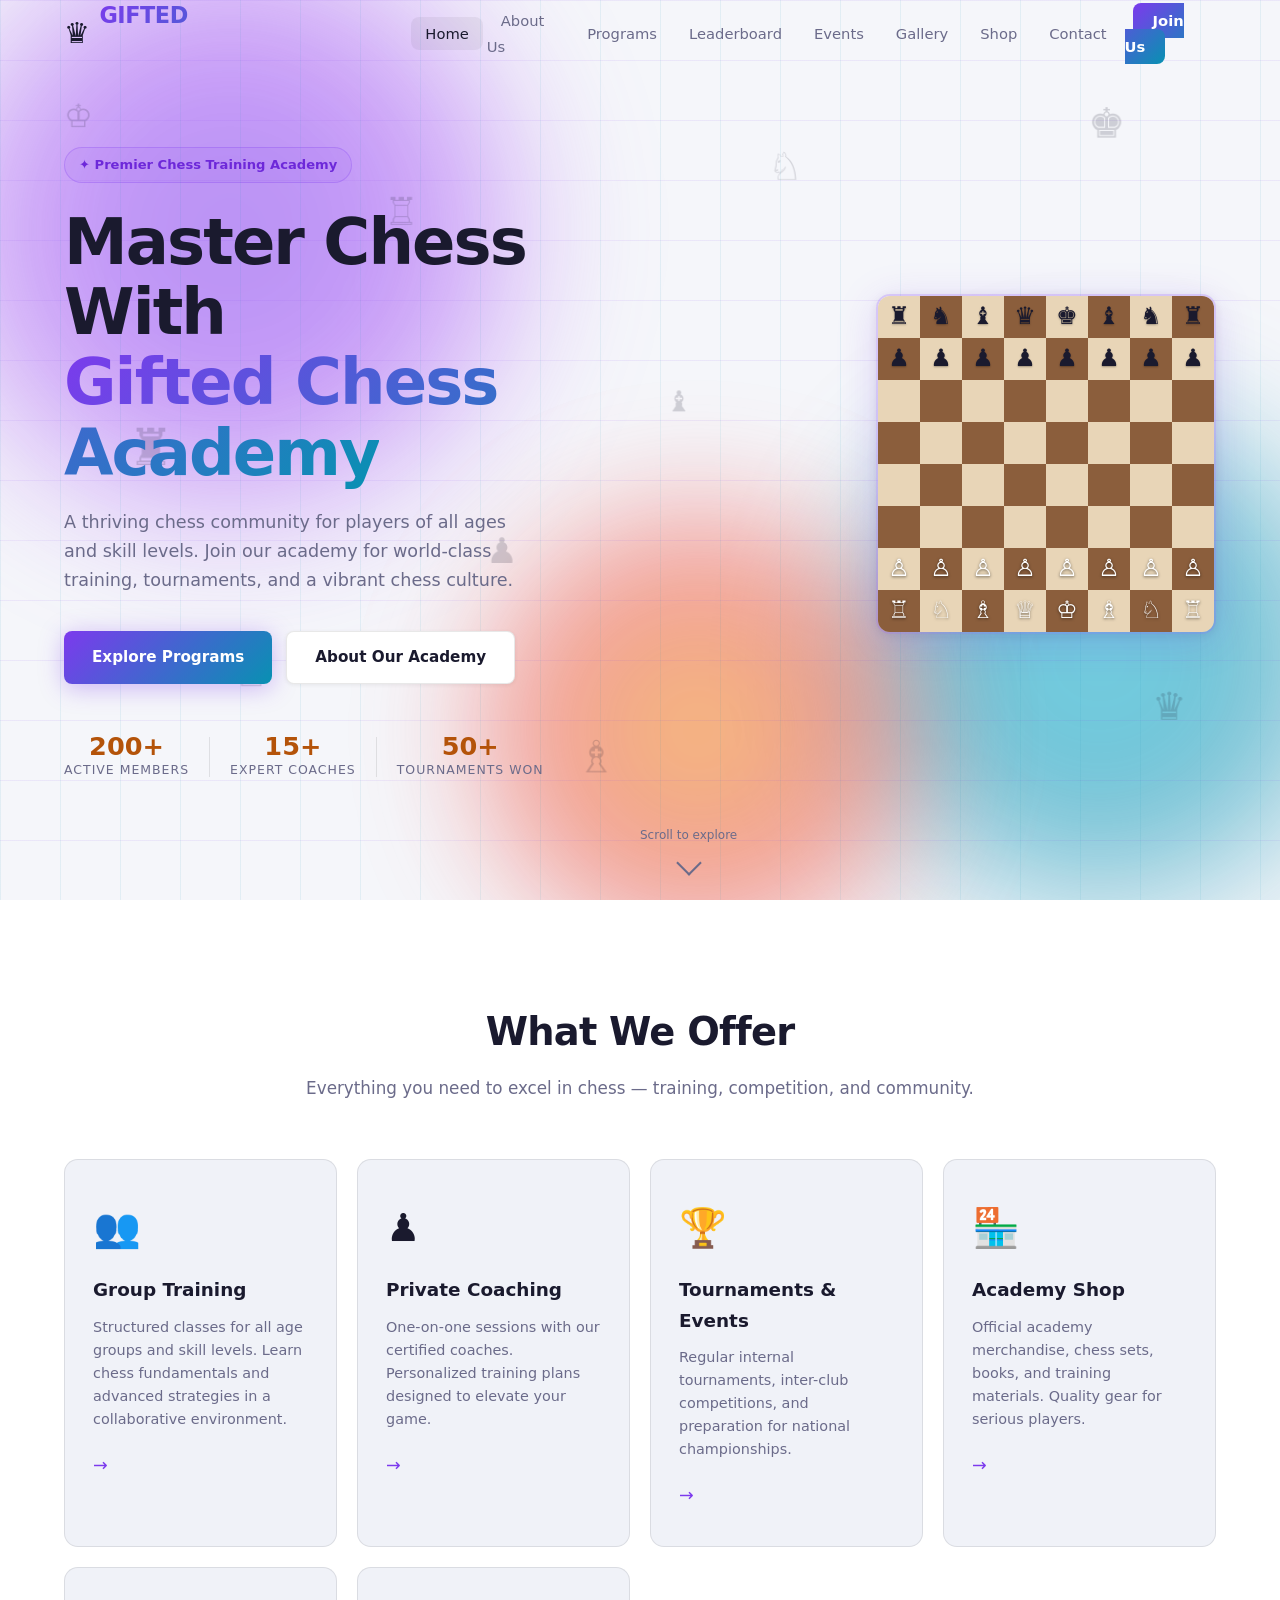
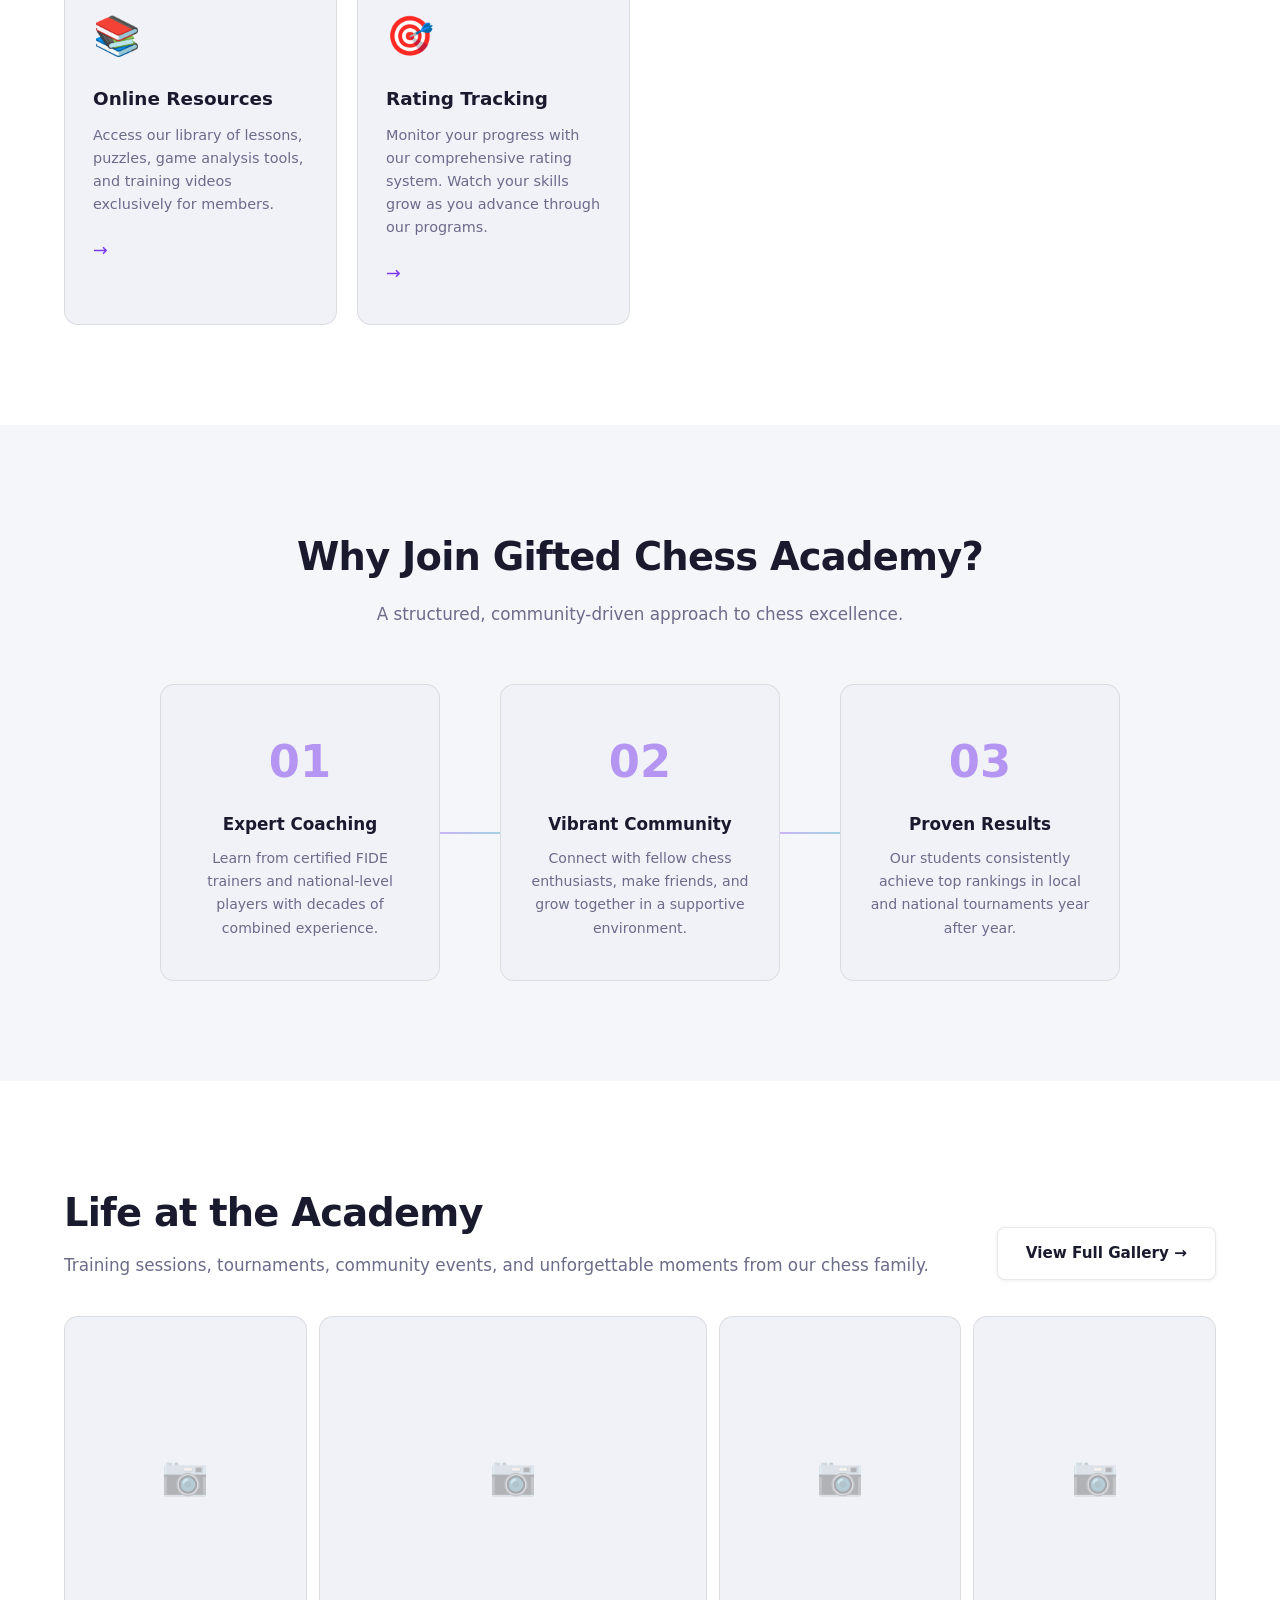
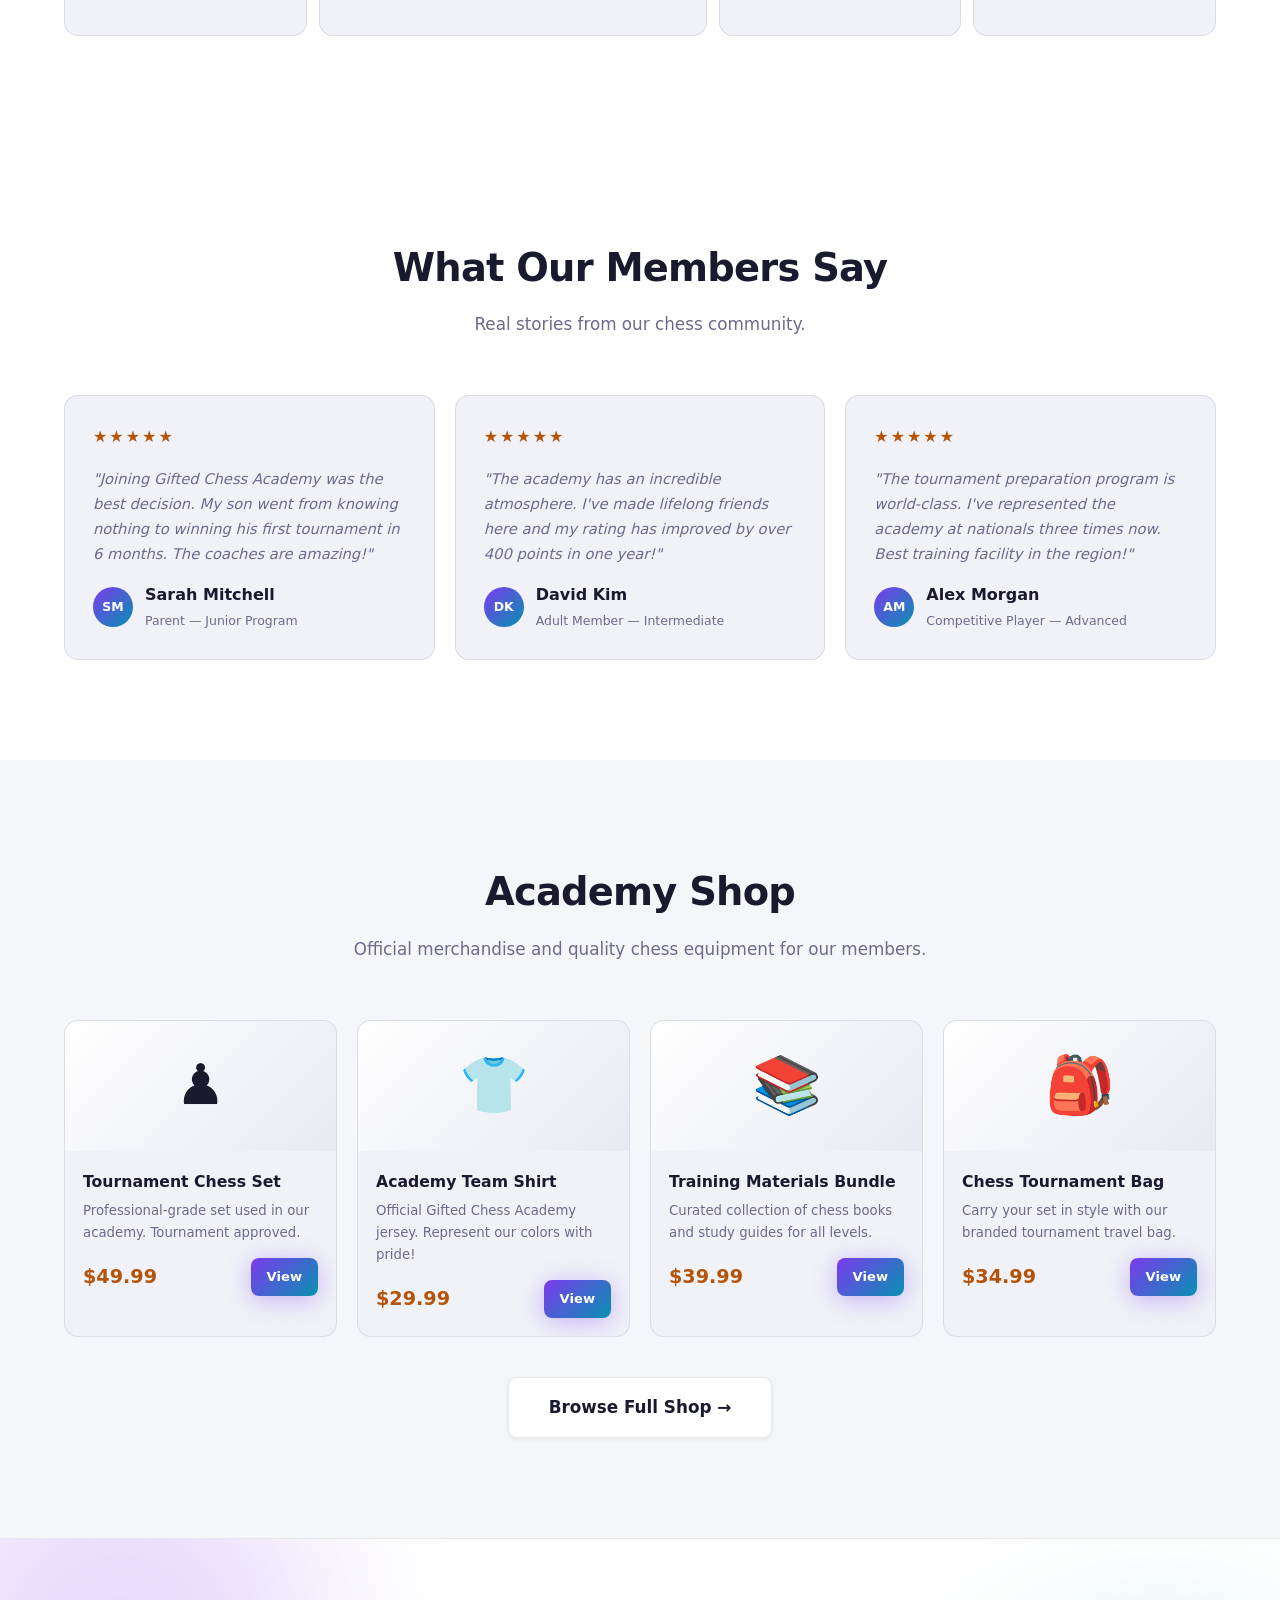
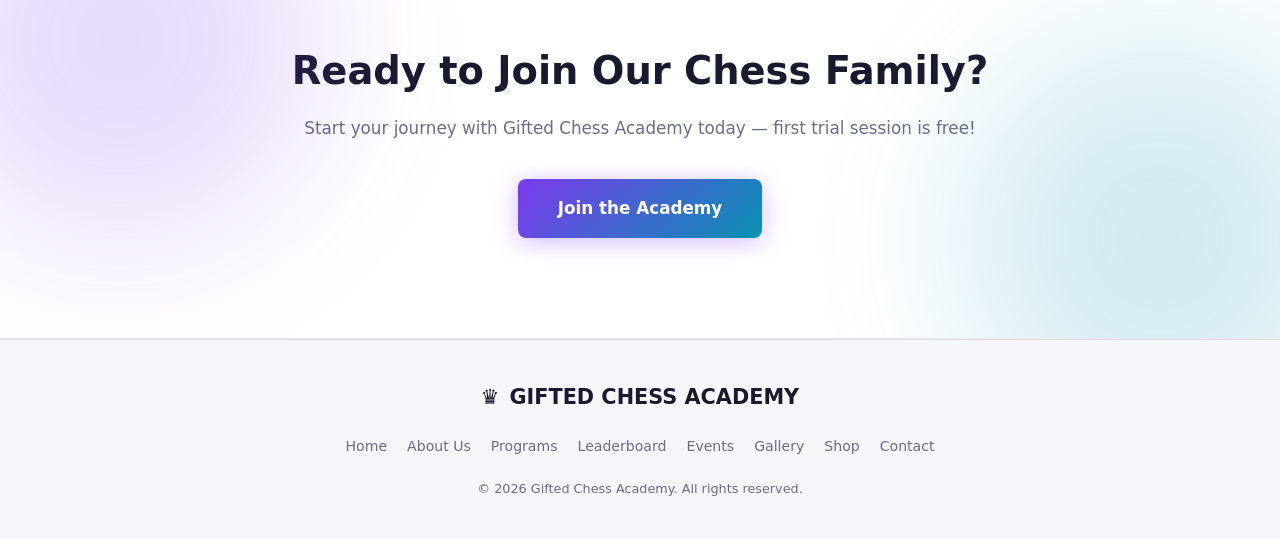
==== index.html @ f90afae2 "uploading" ====
<!DOCTYPE html>
<html lang="en">
<head>
  <meta charset="UTF-8" />
  <meta name="viewport" content="width=device-width, initial-scale=1.0" />
  <title>Gifted Chess Academy – Premier Chess Club & Training Center</title>
  <link rel="stylesheet" href="styles/main.css" />
  <link rel="stylesheet" href="styles/pages.css" />
</head>
<body class="home-page">

  <!-- ░░░ NAVIGATION ░░░ -->
  <nav class="navbar" id="navbar">
    <div class="nav-container">
      <a href="index.html" class="nav-logo">
        <span class="logo-icon">♛</span>
        <span class="logo-text">GIFTED<span class="logo-thin"> CHESS ACADEMY</span></span>
      </a>
      <button class="nav-toggle" id="navToggle" aria-label="Toggle menu">
        <span></span><span></span><span></span>
      </button>
      <ul class="nav-links" id="navLinks">
        <li><a href="index.html" class="nav-link active">Home</a></li>
        <li><a href="pages/about.html" class="nav-link">About Us</a></li>
        <li><a href="pages/coaching.html" class="nav-link">Programs</a></li>
        <li><a href="pages/leaderboard.html" class="nav-link">Leaderboard</a></li>
        <li><a href="pages/events.html" class="nav-link">Events</a></li>
        <li><a href="pages/gallery.html" class="nav-link">Gallery</a></li>
        <li><a href="pages/shop.html" class="nav-link">Shop</a></li>
        <li><a href="pages/contact.html" class="nav-link">Contact</a></li>
        <li><a href="pages/coaching.html" class="nav-cta">Join Us</a></li>
      </ul>
    </div>
  </nav>

  <!-- ░░░ HERO ░░░ -->
  <section class="hero" id="hero">
    <div class="hero-bg">
      <div class="gradient-orb orb-1"></div>
      <div class="gradient-orb orb-2"></div>
      <div class="gradient-orb orb-3"></div>
      <div class="grid-overlay"></div>
    </div>

    <div class="floating-pieces" id="floatingPieces">
      <span class="piece piece-1">♔</span>
      <span class="piece piece-2">♕</span>
      <span class="piece piece-3">♖</span>
      <span class="piece piece-4">♗</span>
      <span class="piece piece-5">♘</span>
      <span class="piece piece-6">♙</span>
      <span class="piece piece-7">♚</span>
      <span class="piece piece-8">♛</span>
      <span class="piece piece-9">♜</span>
      <span class="piece piece-10">♝</span>
      <span class="piece piece-11">♞</span>
      <span class="piece piece-12">♟</span>
    </div>

    <div class="hero-content">
      <div class="hero-badge">✦ Premier Chess Training Academy</div>
      <h1 class="hero-title">
        Master Chess With<br />
        <span class="title-gradient">Gifted Chess Academy</span>
      </h1>
      <p class="hero-subtitle">
        A thriving chess community for players of all ages and skill levels. 
        Join our academy for world-class training, tournaments, and a vibrant chess culture.
      </p>
      <div class="hero-actions">
        <a href="pages/coaching.html" class="btn btn-primary">Explore Programs</a>
        <a href="pages/about.html" class="btn btn-secondary">About Our Academy</a>
      </div>
      <div class="hero-stats">
        <div class="stat"><span class="stat-num">200+</span><span class="stat-label">Active Members</span></div>
        <div class="stat-divider"></div>
        <div class="stat"><span class="stat-num">15+</span><span class="stat-label">Expert Coaches</span></div>
        <div class="stat-divider"></div>
        <div class="stat"><span class="stat-num">50+</span><span class="stat-label">Tournaments Won</span></div>
      </div>
    </div>

    <div class="hero-board-wrap">
      <div class="hero-board" id="heroBoard"></div>
      <div class="board-glow"></div>
    </div>

    <div class="hero-scroll-hint">
      <span>Scroll to explore</span>
      <div class="scroll-arrow"></div>
    </div>
  </section>

  <!-- ░░░ SERVICES OVERVIEW ░░░ -->
  <section class="features" id="services">
    <div class="section-container">
      <h2 class="section-title">What We Offer</h2>
      <p class="section-sub">Everything you need to excel in chess — training, competition, and community.</p>
      <div class="features-grid">
        <a href="pages/coaching.html" class="feature-card">
          <div class="feature-icon">👥</div>
          <h3>Group Training</h3>
          <p>Structured classes for all age groups and skill levels. Learn chess fundamentals and advanced strategies in a collaborative environment.</p>
          <span class="feature-arrow">→</span>
        </a>
        <a href="pages/coaching.html#private" class="feature-card">
          <div class="feature-icon">♟</div>
          <h3>Private Coaching</h3>
          <p>One-on-one sessions with our certified coaches. Personalized training plans designed to elevate your game.</p>
          <span class="feature-arrow">→</span>
        </a>
        <a href="pages/leaderboard.html" class="feature-card">
          <div class="feature-icon">🏆</div>
          <h3>Tournaments & Events</h3>
          <p>Regular internal tournaments, inter-club competitions, and preparation for national championships.</p>
          <span class="feature-arrow">→</span>
        </a>
        <a href="pages/shop.html" class="feature-card">
          <div class="feature-icon">🏪</div>
          <h3>Academy Shop</h3>
          <p>Official academy merchandise, chess sets, books, and training materials. Quality gear for serious players.</p>
          <span class="feature-arrow">→</span>
        </a>
        <a href="pages/learn.html" class="feature-card">
          <div class="feature-icon">📚</div>
          <h3>Online Resources</h3>
          <p>Access our library of lessons, puzzles, game analysis tools, and training videos exclusively for members.</p>
          <span class="feature-arrow">→</span>
        </a>
        <a href="pages/about.html" class="feature-card">
          <div class="feature-icon">🎯</div>
          <h3>Rating Tracking</h3>
          <p>Monitor your progress with our comprehensive rating system. Watch your skills grow as you advance through our programs.</p>
          <span class="feature-arrow">→</span>
        </a>
      </div>
    </div>
  </section>

  <!-- ░░░ WHY CHOOSE US ░░░ -->
  <section class="how-it-works" id="why">
    <div class="section-container">
      <h2 class="section-title">Why Join Gifted Chess Academy?</h2>
      <p class="section-sub">A structured, community-driven approach to chess excellence.</p>
      <div class="steps-row">
        <div class="step-card">
          <div class="step-num">01</div>
          <h3>Expert Coaching</h3>
          <p>Learn from certified FIDE trainers and national-level players with decades of combined experience.</p>
        </div>
        <div class="step-connector"></div>
        <div class="step-card">
          <div class="step-num">02</div>
          <h3>Vibrant Community</h3>
          <p>Connect with fellow chess enthusiasts, make friends, and grow together in a supportive environment.</p>
        </div>
        <div class="step-connector"></div>
        <div class="step-card">
          <div class="step-num">03</div>
          <h3>Proven Results</h3>
          <p>Our students consistently achieve top rankings in local and national tournaments year after year.</p>
        </div>
      </div>
    </div>
  </section>

  <!-- ░░░ GALLERY TEASER ░░░ -->
  <section class="gallery-teaser-section">
    <div class="section-container">
      <div class="gallery-teaser-header">
        <div>
          <h2 class="section-title" style="text-align:left; margin-bottom:8px;">Life at the Academy</h2>
          <p style="color:var(--muted); font-size:1.05rem;">Training sessions, tournaments, community events, and unforgettable moments from our chess family.</p>
        </div>
        <a href="pages/gallery.html" class="btn btn-secondary">View Full Gallery →</a>
      </div>
      <div class="gallery-teaser-strip">
        <div class="gts-item" data-src="../images/training/session-01.jpg">
          <img src="images/training/session-01.jpg" alt="Group Training Session"
               onerror="this.closest('.gts-item').classList.add('gts-empty')" />
          <div class="gts-label">Group Training</div>
          <div class="gts-empty-inner">📷</div>
        </div>
        <div class="gts-item gts-featured" data-src="../images/training/session-04.jpg">
          <img src="images/training/session-04.jpg" alt="Academy Tournament"
               onerror="this.closest('.gts-item').classList.add('gts-empty')" />
          <div class="gts-label">Academy Tournament</div>
          <div class="gts-empty-inner">📷</div>
        </div>
        <div class="gts-item" data-src="../images/training/session-07.jpg">
          <img src="images/training/session-07.jpg" alt="Championship Winners"
               onerror="this.closest('.gts-item').classList.add('gts-empty')" />
          <div class="gts-label">Championship Winners</div>
          <div class="gts-empty-inner">📷</div>
        </div>
        <div class="gts-item" data-src="../images/training/session-05.jpg">
          <img src="images/training/session-05.jpg" alt="Junior Players"
               onerror="this.closest('.gts-item').classList.add('gts-empty')" />
          <div class="gts-label">Junior Program</div>
          <div class="gts-empty-inner">📷</div>
        </div>
      </div>
    </div>
  </section>

  <!-- ░░░ TESTIMONIALS ░░░ -->
  <section class="testimonials" id="testimonials">
    <div class="section-container">
      <h2 class="section-title">What Our Members Say</h2>
      <p class="section-sub">Real stories from our chess community.</p>
      <div class="testi-grid">
        <div class="testi-card">
          <div class="testi-stars">★★★★★</div>
          <p class="testi-quote">"Joining Gifted Chess Academy was the best decision. My son went from knowing nothing to winning his first tournament in 6 months. The coaches are amazing!"</p>
          <div class="testi-author">
            <div class="testi-avatar">SM</div>
            <div><strong>Sarah Mitchell</strong><span class="testi-role">Parent — Junior Program</span></div>
          </div>
        </div>
        <div class="testi-card">
          <div class="testi-stars">★★★★★</div>
          <p class="testi-quote">"The academy has an incredible atmosphere. I've made lifelong friends here and my rating has improved by over 400 points in one year!"</p>
          <div class="testi-author">
            <div class="testi-avatar">DK</div>
            <div><strong>David Kim</strong><span class="testi-role">Adult Member — Intermediate</span></div>
          </div>
        </div>
        <div class="testi-card">
          <div class="testi-stars">★★★★★</div>
          <p class="testi-quote">"The tournament preparation program is world-class. I've represented the academy at nationals three times now. Best training facility in the region!"</p>
          <div class="testi-author">
            <div class="testi-avatar">AM</div>
            <div><strong>Alex Morgan</strong><span class="testi-role">Competitive Player — Advanced</span></div>
          </div>
        </div>
      </div>
    </div>
  </section>

  <!-- ░░░ SHOP TEASER ░░░ -->
  <section class="shop-teaser">
    <div class="section-container">
      <h2 class="section-title">Academy Shop</h2>
      <p class="section-sub">Official merchandise and quality chess equipment for our members.</p>
      <div class="shop-grid">
        <div class="shop-card">
          <div class="shop-thumb">♟</div>
          <div class="shop-info">
            <h3>Tournament Chess Set</h3>
            <p>Professional-grade set used in our academy. Tournament approved.</p>
            <div class="shop-footer"><span class="price">$49.99</span><a href="pages/shop.html" class="btn btn-primary btn-sm">View</a></div>
          </div>
        </div>
        <div class="shop-card">
          <div class="shop-thumb">👕</div>
          <div class="shop-info">
            <h3>Academy Team Shirt</h3>
            <p>Official Gifted Chess Academy jersey. Represent our colors with pride!</p>
            <div class="shop-footer"><span class="price">$29.99</span><a href="pages/shop.html" class="btn btn-primary btn-sm">View</a></div>
          </div>
        </div>
        <div class="shop-card">
          <div class="shop-thumb">📚</div>
          <div class="shop-info">
            <h3>Training Materials Bundle</h3>
            <p>Curated collection of chess books and study guides for all levels.</p>
            <div class="shop-footer"><span class="price">$39.99</span><a href="pages/shop.html" class="btn btn-primary btn-sm">View</a></div>
          </div>
        </div>
        <div class="shop-card">
          <div class="shop-thumb">🎒</div>
          <div class="shop-info">
            <h3>Chess Tournament Bag</h3>
            <p>Carry your set in style with our branded tournament travel bag.</p>
            <div class="shop-footer"><span class="price">$34.99</span><a href="pages/shop.html" class="btn btn-primary btn-sm">View</a></div>
          </div>
        </div>
      </div>
      <div style="text-align:center; margin-top:40px;">
        <a href="pages/shop.html" class="btn btn-secondary btn-lg">Browse Full Shop →</a>
      </div>
    </div>
  </section>

  <!-- ░░░ CTA BANNER ░░░ -->
  <section class="cta-banner">
    <div class="cta-orb cta-orb-left"></div>
    <div class="cta-orb cta-orb-right"></div>
    <div class="section-container cta-inner">
      <h2>Ready to Join Our Chess Family?</h2>
      <p>Start your journey with Gifted Chess Academy today — first trial session is free!</p>
      <a href="pages/contact.html" class="btn btn-primary btn-lg">Join the Academy</a>
    </div>
  </section>

  <!-- ░░░ FOOTER ░░░ -->
  <footer class="site-footer">
    <div class="footer-container">
      <div class="footer-brand">
        <span class="logo-icon">♛</span>
        <span class="logo-text">GIFTED CHESS ACADEMY</span>
      </div>
      <nav class="footer-nav">
        <a href="index.html">Home</a>
        <a href="pages/about.html">About Us</a>
        <a href="pages/coaching.html">Programs</a>
        <a href="pages/leaderboard.html">Leaderboard</a>
        <a href="pages/events.html">Events</a>
        <a href="pages/gallery.html">Gallery</a>
        <a href="pages/shop.html">Shop</a>
        <a href="pages/contact.html">Contact</a>
      </nav>
      <p class="footer-copy">© 2026 Gifted Chess Academy. All rights reserved.</p>
    </div>
  </footer>

  <script src="js/main.js"></script>
</body>
</html>
---- styles/main.css ----
/* ============================================================
   GIFTED CHESS ACADEMY – MAIN STYLESHEET
   Reset, tokens, navbar, hero, features, footer
   ============================================================ */

/* ── Tokens ─────────────────────────────────────────────── */
:root {
  --bg:          #f5f6fa;
  --surface:     #ffffff;
  --surface-2:   #f0f2f8;
  --border:      rgba(0,0,0,0.09);
  --text:        #1a1a2e;
  --muted:       #6b6b8a;
  --accent:      #7c3aed;
  --accent-2:    #0891b2;
  --accent-3:    #d97706;
  --gold:        #b45309;
  --radius:      14px;
  --radius-sm:   8px;
  --nav-h:       68px;
  --font:        -apple-system, "Segoe UI", system-ui, sans-serif;
  --transition:  0.3s cubic-bezier(0.4,0,0.2,1);
}

/* ── Reset ───────────────────────────────────────────────── */
*, *::before, *::after { box-sizing: border-box; margin: 0; padding: 0; }
html { scroll-behavior: smooth; }
body {
  background: var(--bg);
  color: var(--text);
  font-family: var(--font);
  font-size: 16px;
  line-height: 1.65;
  overflow-x: hidden;
}
a { color: inherit; text-decoration: none; }
ul { list-style: none; }
img { max-width: 100%; display: block; }

/* ── Scrollbar ───────────────────────────────────────────── */
::-webkit-scrollbar { width: 6px; }
::-webkit-scrollbar-track { background: #e8eaf0; }
::-webkit-scrollbar-thumb { background: var(--accent); border-radius: 99px; }

/* ============================================================
   NAVBAR
   ============================================================ */
.navbar {
  position: fixed;
  top: 0; left: 0; right: 0;
  z-index: 1000;
  height: var(--nav-h);
  display: flex;
  align-items: center;
  background: transparent;
  transition: background var(--transition), backdrop-filter var(--transition), border-bottom var(--transition);
}
.navbar.scrolled {
  background: rgba(245,246,250,0.92);
  backdrop-filter: blur(16px);
  border-bottom: 1px solid var(--border);
}
.nav-container {
  width: 100%;
  max-width: 1200px;
  margin: 0 auto;
  padding: 0 24px;
  display: flex;
  align-items: center;
  gap: 40px;
}
.nav-logo {
  display: flex;
  align-items: center;
  gap: 10px;
  font-size: 1.4rem;
  font-weight: 700;
  letter-spacing: -0.02em;
}
.nav-logo .logo-icon { font-size: 1.8rem; }
.nav-logo .logo-text {
  background: linear-gradient(135deg, var(--accent), var(--accent-2));
  -webkit-background-clip: text;
  -webkit-text-fill-color: transparent;
  background-clip: text;
}
.logo-thin { font-weight: 400; opacity: 0.7; }
.nav-links {
  display: flex;
  align-items: center;
  gap: 4px;
  margin-left: auto;
}
.nav-link {
  padding: 8px 14px;
  border-radius: var(--radius-sm);
  font-size: 0.92rem;
  font-weight: 500;
  color: var(--muted);
  transition: color var(--transition), background var(--transition);
}
.nav-link:hover, .nav-link.active {
  color: var(--text);
  background: rgba(0,0,0,0.05);
}
.nav-cta {
  margin-left: 8px;
  padding: 9px 20px;
  border-radius: var(--radius-sm);
  font-size: 0.92rem;
  font-weight: 600;
  background: linear-gradient(135deg, var(--accent), var(--accent-2));
  color: #fff !important;
  transition: opacity var(--transition), transform var(--transition);
}
.nav-cta:hover { opacity: 0.88; transform: translateY(-1px); }
.nav-toggle {
  display: none;
  flex-direction: column;
  gap: 5px;
  background: none;
  border: none;
  cursor: pointer;
  padding: 4px;
  margin-left: auto;
}
.nav-toggle span {
  display: block;
  width: 24px;
  height: 2px;
  background: var(--text);
  border-radius: 2px;
  transition: var(--transition);
}

/* ============================================================
   HERO
   ============================================================ */
.hero {
  position: relative;
  min-height: 100vh;
  display: flex;
  align-items: center;
  justify-content: space-between;
  padding: calc(var(--nav-h) + 40px) 24px 80px;
  max-width: 1200px;
  margin: 0 auto;
  gap: 48px;
  overflow: visible;
}

/* Animated gradient background */
.hero-bg {
  position: fixed;
  inset: 0;
  z-index: -1;
  overflow: hidden;
  pointer-events: none;
}
.gradient-orb {
  position: absolute;
  border-radius: 50%;
  filter: blur(60px);
  opacity: 0.55;
  animation: orbFloat 10s ease-in-out infinite alternate;
}
.orb-1 {
  width: 700px; height: 700px;
  background: radial-gradient(circle, #7c3aed 0%, #a855f7 40%, transparent 70%);
  top: -120px; left: -120px;
  animation-duration: 12s;
}
.orb-2 {
  width: 600px; height: 600px;
  background: radial-gradient(circle, #06b6d4 0%, #0891b2 40%, transparent 70%);
  top: 40%; right: -120px;
  animation-duration: 9s;
  animation-delay: -4s;
}
.orb-3 {
  width: 500px; height: 500px;
  background: radial-gradient(circle, #f59e0b 0%, #ef4444 50%, transparent 70%);
  bottom: -80px; left: 35%;
  animation-duration: 11s;
  animation-delay: -7s;
}
@keyframes orbFloat {
  from { transform: translate(0, 0) scale(1); }
  to   { transform: translate(50px, 40px) scale(1.15); }
}
.grid-overlay {
  position: absolute;
  inset: 0;
  background-image:
    linear-gradient(rgba(124,58,237,0.08) 1px, transparent 1px),
    linear-gradient(90deg, rgba(8,145,178,0.08) 1px, transparent 1px);
  background-size: 60px 60px;
}

/* Floating chess pieces */
.floating-pieces {
  position: fixed;
  inset: 0;
  pointer-events: none;
  z-index: 0;
  overflow: hidden;
}
.piece {
  position: absolute;
  font-size: 2.4rem;
  opacity: 0.18;
  animation: pieceDrift linear infinite;
  user-select: none;
  will-change: transform;
}
.piece-1  { left:  5%; top: 10%; animation-duration: 22s; animation-delay:  0s; font-size: 2rem; }
.piece-2  { left: 18%; top: 70%; animation-duration: 28s; animation-delay: -5s; font-size: 3rem; }
.piece-3  { left: 30%; top: 20%; animation-duration: 18s; animation-delay: -2s; }
.piece-4  { left: 45%; top: 80%; animation-duration: 24s; animation-delay: -8s; font-size: 2.8rem; }
.piece-5  { left: 60%; top: 15%; animation-duration: 20s; animation-delay: -3s; }
.piece-6  { left: 72%; top: 55%; animation-duration: 26s; animation-delay: -6s; font-size: 2rem; }
.piece-7  { left: 85%; top: 10%; animation-duration: 30s; animation-delay: -1s; font-size: 2.6rem; }
.piece-8  { left: 90%; top: 75%; animation-duration: 16s; animation-delay: -9s; }
.piece-9  { left: 10%; top: 45%; animation-duration: 23s; animation-delay: -4s; font-size: 3.2rem; }
.piece-10 { left: 52%; top: 42%; animation-duration: 19s; animation-delay: -7s; font-size: 1.8rem; }
.piece-11 { left: 78%; top: 32%; animation-duration: 27s; animation-delay: -2s; }
.piece-12 { left: 38%; top: 58%; animation-duration: 21s; animation-delay: -5s; font-size: 2.2rem; }

@keyframes pieceDrift {
  0%   { transform: translateY(0)    rotate(0deg)   scale(1); }
  25%  { transform: translateY(-30px) rotate(5deg)   scale(1.05); }
  50%  { transform: translateY(-15px) rotate(-3deg)  scale(0.97); }
  75%  { transform: translateY(-40px) rotate(8deg)   scale(1.03); }
  100% { transform: translateY(0)    rotate(0deg)   scale(1); }
}

/* Hero content */
.hero-content {
  flex: 1 1 500px;
  max-width: 580px;
  position: relative;
  z-index: 1;
}
.hero-badge {
  display: inline-flex;
  align-items: center;
  gap: 6px;
  padding: 6px 14px;
  border: 1px solid rgba(124,58,237,0.25);
  border-radius: 99px;
  font-size: 0.82rem;
  font-weight: 600;
  color: #6d28d9;
  background: rgba(124,58,237,0.07);
  margin-bottom: 24px;
  animation: fadeSlideUp 0.7s ease both;
}
.hero-title {
  font-size: clamp(2.6rem, 5vw, 4.2rem);
  font-weight: 800;
  line-height: 1.1;
  letter-spacing: -0.03em;
  margin-bottom: 20px;
  animation: fadeSlideUp 0.7s 0.1s ease both;
}
.title-gradient {
  background: linear-gradient(135deg, #7c3aed 0%, #0891b2 50%, #d97706 100%);
  -webkit-background-clip: text;
  -webkit-text-fill-color: transparent;
  background-clip: text;
  background-size: 200% 200%;
  animation: gradientShift 4s ease infinite alternate;
}
@keyframes gradientShift {
  from { background-position: 0% 50%; }
  to   { background-position: 100% 50%; }
}
.hero-subtitle {
  font-size: 1.1rem;
  color: var(--muted);
  max-width: 480px;
  margin-bottom: 36px;
  animation: fadeSlideUp 0.7s 0.2s ease both;
}
.hero-actions {
  display: flex;
  gap: 14px;
  flex-wrap: wrap;
  margin-bottom: 48px;
  animation: fadeSlideUp 0.7s 0.3s ease both;
}
.hero-stats {
  display: flex;
  align-items: center;
  gap: 20px;
  animation: fadeSlideUp 0.7s 0.4s ease both;
}
.stat { text-align: center; }
.stat-num { display: block; font-size: 1.6rem; font-weight: 700; color: var(--gold); line-height: 1.1; }
.stat-label { display: block; font-size: 0.78rem; color: var(--muted); text-transform: uppercase; letter-spacing: 0.08em; }
.stat-divider { width: 1px; height: 40px; background: var(--border); }

/* Hero mini board */
.hero-board-wrap {
  position: relative;
  flex: 0 0 auto;
  animation: fadeSlideUp 0.8s 0.25s ease both;
  z-index: 1;
}
.hero-board {
  width: 340px;
  height: 340px;
  display: grid;
  grid-template-columns: repeat(8, 1fr);
  grid-template-rows: repeat(8, 1fr);
  border-radius: var(--radius);
  overflow: hidden;
  border: 2px solid rgba(124,58,237,0.25);
  box-shadow: 0 8px 40px rgba(124,58,237,0.18), 0 2px 12px rgba(0,0,0,0.08);
}
.board-cell {
  display: flex; align-items: center; justify-content: center;
  font-size: 1.5rem;
}
.board-cell.light { background: #e8d5b7; }
.board-cell.dark  { background: #8b5e3c; }
.board-cell .bp   { color: #1a1a2e; text-shadow: 0 1px 2px rgba(0,0,0,0.3); }
.board-cell .wp   { color: #fff; text-shadow: 0 1px 3px rgba(0,0,0,0.6); }
.board-glow {
  position: absolute; inset: -20px;
  background: radial-gradient(ellipse at center, rgba(124,58,237,0.12) 0%, transparent 70%);
  z-index: -1; border-radius: 50%;
  animation: glowPulse 3s ease-in-out infinite alternate;
}
@keyframes glowPulse {
  from { opacity: 0.6; transform: scale(1); }
  to   { opacity: 1;   transform: scale(1.05); }
}

/* Scroll hint */
.hero-scroll-hint {
  position: absolute; bottom: 28px; left: 50%; transform: translateX(-50%);
  display: flex; flex-direction: column; align-items: center; gap: 8px;
  font-size: 0.75rem; color: var(--muted);
  animation: fadeSlideUp 1s 0.8s ease both; z-index: 1;
}
.scroll-arrow {
  width: 18px; height: 18px;
  border-right: 2px solid var(--muted); border-bottom: 2px solid var(--muted);
  transform: rotate(45deg);
  animation: scrollBounce 1.5s ease-in-out infinite;
}
@keyframes scrollBounce {
  0%, 100% { transform: rotate(45deg) translateY(0); }
  50%       { transform: rotate(45deg) translateY(5px); }
}

/* ============================================================
   BUTTONS
   ============================================================ */
.btn {
  display: inline-flex; align-items: center; justify-content: center;
  padding: 13px 28px; border-radius: var(--radius-sm);
  font-size: 0.95rem; font-weight: 600; cursor: pointer;
  transition: transform var(--transition), opacity var(--transition), box-shadow var(--transition);
  border: none;
}
.btn:hover { transform: translateY(-2px); }
.btn-primary {
  background: linear-gradient(135deg, var(--accent), var(--accent-2));
  color: #fff;
  box-shadow: 0 4px 24px rgba(124,58,237,0.35);
}
.btn-primary:hover { box-shadow: 0 8px 32px rgba(124,58,237,0.5); }
.btn-secondary {
  background: #ffffff; color: var(--text);
  border: 1px solid var(--border);
  box-shadow: 0 1px 4px rgba(0,0,0,0.07);
}
.btn-secondary:hover { background: #f0f2f8; }
.btn-lg { padding: 16px 40px; font-size: 1.05rem; }
.btn-sm { padding: 8px 16px; font-size: 0.82rem; }

/* ============================================================
   SECTION COMMONS
   ============================================================ */
.section-container { max-width: 1200px; margin: 0 auto; padding: 100px 24px; }
.section-title { font-size: clamp(1.8rem, 3vw, 2.6rem); font-weight: 800; letter-spacing: -0.02em; text-align: center; margin-bottom: 12px; }
.section-sub   { text-align: center; color: var(--muted); font-size: 1.05rem; margin-bottom: 56px; }

/* ============================================================
   SERVICES / FEATURES GRID
   ============================================================ */
.features { background: var(--surface); }
.features-grid {
  display: grid;
  grid-template-columns: repeat(auto-fit, minmax(240px, 1fr));
  gap: 20px;
}
.feature-card {
  display: block;
  background: var(--surface-2);
  border: 1px solid var(--border);
  border-radius: var(--radius);
  padding: 36px 28px;
  transition: transform var(--transition), border-color var(--transition), box-shadow var(--transition);
  position: relative; overflow: hidden;
}
.feature-card::before {
  content: ''; position: absolute; inset: 0;
  background: linear-gradient(135deg, rgba(124,58,237,0.04), rgba(8,145,178,0.04));
  opacity: 0; transition: opacity var(--transition);
}
.feature-card:hover { transform: translateY(-6px); border-color: rgba(124,58,237,0.3); box-shadow: 0 16px 40px rgba(124,58,237,0.1); }
.feature-card:hover::before { opacity: 1; }
.feature-icon { font-size: 2.4rem; margin-bottom: 16px; display: block; }
.feature-card h3 { font-size: 1.15rem; font-weight: 700; margin-bottom: 10px; }
.feature-card p  { font-size: 0.9rem; color: var(--muted); line-height: 1.6; }
.feature-arrow { display: inline-block; margin-top: 20px; font-size: 1.1rem; color: var(--accent); transition: transform var(--transition); }
.feature-card:hover .feature-arrow { transform: translateX(4px); }

/* ============================================================
   HOW IT WORKS / WHY TRAIN WITH ME
   ============================================================ */
.steps-row {
  display: flex; align-items: center; gap: 0; flex-wrap: wrap; justify-content: center;
}
.step-card {
  flex: 1 1 220px; max-width: 280px; text-align: center;
  padding: 40px 28px;
  background: var(--surface-2); border: 1px solid var(--border); border-radius: var(--radius);
  transition: transform var(--transition);
}
.step-card:hover { transform: translateY(-4px); }
.step-num { font-size: 2.8rem; font-weight: 800; color: var(--accent); opacity: 0.5; margin-bottom: 12px; }
.step-card h3 { font-size: 1.05rem; font-weight: 700; margin-bottom: 8px; }
.step-card p  { font-size: 0.88rem; color: var(--muted); }
.step-connector { flex: 0 0 60px; height: 2px; background: linear-gradient(90deg, var(--accent), var(--accent-2)); opacity: 0.35; }

/* ============================================================
   CTA BANNER
   ============================================================ */
.cta-banner {
  position: relative; overflow: hidden;
  background: var(--surface);
  border-top: 1px solid var(--border); border-bottom: 1px solid var(--border);
}
.cta-inner { text-align: center; }
.cta-inner h2 { font-size: clamp(1.6rem, 3vw, 2.4rem); font-weight: 800; margin-bottom: 12px; }
.cta-inner p  { color: var(--muted); font-size: 1.05rem; margin-bottom: 36px; }
.cta-orb {
  position: absolute; width: 400px; height: 400px;
  border-radius: 50%; filter: blur(80px); opacity: 0.18;
}
.cta-orb-left  { background: var(--accent);   top: -100px; left: -80px; }
.cta-orb-right { background: var(--accent-2); bottom: -100px; right: -80px; }

/* ============================================================
   FOOTER
   ============================================================ */
.site-footer { background: var(--bg); border-top: 1px solid var(--border); padding: 40px 24px; }
.footer-container { max-width: 1200px; margin: 0 auto; display: flex; flex-direction: column; align-items: center; gap: 20px; }
.footer-brand { display: flex; align-items: center; gap: 10px; font-size: 1.3rem; font-weight: 700; }
.footer-nav { display: flex; flex-wrap: wrap; justify-content: center; gap: 6px 20px; }
.footer-nav a { font-size: 0.88rem; color: var(--muted); transition: color var(--transition); }
.footer-nav a:hover { color: var(--text); }
.footer-copy { font-size: 0.8rem; color: var(--muted); text-align: center; }

/* ============================================================
   ENTRY ANIMATIONS
   ============================================================ */
@keyframes fadeSlideUp {
  from { opacity: 0; transform: translateY(24px); }
  to   { opacity: 1; transform: translateY(0); }
}
.reveal {
  opacity: 0; transform: translateY(30px);
  transition: opacity 0.65s ease, transform 0.65s ease;
}
.reveal.visible { opacity: 1; transform: translateY(0); }

/* ============================================================
   RESPONSIVE
   ============================================================ */
@media (max-width: 900px) {
  .hero { flex-direction: column; align-items: flex-start; padding-bottom: 120px; }
  .hero-board-wrap { align-self: center; }
  .hero-board { width: 280px; height: 280px; }
  .step-connector { display: none; }
  .steps-row { gap: 16px; }
}
@media (max-width: 640px) {
  .nav-links {
    display: none; flex-direction: column;
    position: fixed; top: var(--nav-h); left: 0; right: 0;
    background: rgba(245,246,250,0.98); backdrop-filter: blur(16px);
    padding: 24px; gap: 8px; border-bottom: 1px solid var(--border);
  }
  .nav-links.open { display: flex; }
  .nav-toggle { display: flex; }
  .hero-board { width: 240px; height: 240px; }
  .hero-board-wrap { align-self: center; }
  .hero-stats { gap: 12px; }
}
---- styles/pages.css ----
/* ============================================================
   CHESSMASTER COACH – PAGE STYLES
   Coaching, Shop, About, Contact pages
   ============================================================ */

/* ── Shared page hero ────────────────────────────────────── */
.page-hero {
  min-height: 360px;
  display: flex;
  align-items: flex-end;
  padding: calc(var(--nav-h) + 60px) 24px 56px;
  position: relative;
  overflow: hidden;
  background: linear-gradient(135deg, #f0ebff 0%, #e0f7ff 50%, #fff7e0 100%);
}
.page-hero-bg {
  position: absolute;
  inset: 0;
  z-index: 0;
}
.page-hero-bg .gradient-orb { opacity: 0.65; filter: blur(55px); }
.page-hero-bg .orb-1 { width: 500px; height: 500px; top: -80px; left: -80px; }
.page-hero-bg .orb-2 { width: 420px; height: 420px; top: 20%; right: -80px; }
.page-hero-content {
  max-width: 1200px;
  margin: 0 auto;
  width: 100%;
  position: relative;
  z-index: 1;
}
.page-tag {
  display: inline-block;
  font-size: 0.78rem;
  font-weight: 700;
  text-transform: uppercase;
  letter-spacing: 0.12em;
  color: var(--accent-2);
  margin-bottom: 14px;
}
.page-hero h1 {
  font-size: clamp(2rem, 4vw, 3.4rem);
  font-weight: 800;
  letter-spacing: -0.03em;
  line-height: 1.1;
  margin-bottom: 16px;
}
.page-hero p {
  color: var(--muted);
  font-size: 1.05rem;
  max-width: 560px;
}
.page-content {
  max-width: 1200px;
  margin: 0 auto;
  padding: 64px 24px;
}

/* ============================================================
   TESTIMONIALS
   ============================================================ */
.testimonials { background: var(--surface); }
.testi-grid {
  display: grid;
  grid-template-columns: repeat(auto-fit, minmax(280px, 1fr));
  gap: 20px;
}
.testi-card {
  background: var(--surface-2);
  border: 1px solid var(--border);
  border-radius: var(--radius);
  padding: 28px;
  display: flex;
  flex-direction: column;
  gap: 16px;
}
.testi-stars { color: var(--gold); font-size: 1rem; letter-spacing: 2px; }
.testi-quote {
  font-size: 0.92rem;
  color: var(--muted);
  line-height: 1.7;
  font-style: italic;
  flex: 1;
}
.testi-author {
  display: flex;
  align-items: center;
  gap: 12px;
}
.testi-avatar {
  width: 40px; height: 40px;
  border-radius: 50%;
  background: linear-gradient(135deg, var(--accent), var(--accent-2));
  display: flex; align-items: center; justify-content: center;
  font-size: 0.78rem;
  font-weight: 700;
  color: #fff;
  flex-shrink: 0;
}
.testi-role {
  display: block;
  font-size: 0.78rem;
  color: var(--muted);
  margin-top: 2px;
}

/* ============================================================
   SHOP TEASER (homepage)
   ============================================================ */
.shop-teaser { background: var(--bg); }
.shop-grid {
  display: grid;
  grid-template-columns: repeat(auto-fit, minmax(220px, 1fr));
  gap: 20px;
}
.shop-card {
  background: var(--surface-2);
  border: 1px solid var(--border);
  border-radius: var(--radius);
  overflow: hidden;
  transition: transform var(--transition), border-color var(--transition);
}
.shop-card:hover { transform: translateY(-5px); border-color: rgba(124,58,237,0.4); }
.shop-thumb {
  height: 130px;
  background: linear-gradient(135deg, var(--surface), #e8eaf2);
  display: flex; align-items: center; justify-content: center;
  font-size: 3.5rem;
}
.shop-info { padding: 18px; }
.shop-info h3 { font-size: 0.98rem; font-weight: 700; margin-bottom: 6px; }
.shop-info p  { font-size: 0.83rem; color: var(--muted); margin-bottom: 14px; }
.shop-footer { display: flex; align-items: center; justify-content: space-between; }
.price { font-size: 1.2rem; font-weight: 800; color: var(--gold); }
.btn-sm { padding: 8px 16px; font-size: 0.82rem; }

/* ============================================================
   COACHING PACKAGES
   ============================================================ */
.package-grid {
  display: grid;
  grid-template-columns: repeat(auto-fit, minmax(280px, 1fr));
  gap: 24px;
  align-items: start;
}
.package-card {
  background: var(--surface-2);
  border: 1px solid var(--border);
  border-radius: var(--radius);
  padding: 36px 28px;
  display: flex;
  flex-direction: column;
  gap: 20px;
  position: relative;
  transition: transform var(--transition), border-color var(--transition);
}
.package-card:hover { transform: translateY(-4px); }
.package-card.featured {
  border-color: var(--accent);
  box-shadow: 0 0 0 1px var(--accent), 0 20px 50px rgba(124,58,237,0.2);
}
.package-badge {
  position: absolute;
  top: -14px; left: 50%;
  transform: translateX(-50%);
  background: linear-gradient(135deg, var(--accent), var(--accent-2));
  color: #fff;
  font-size: 0.75rem;
  font-weight: 700;
  text-transform: uppercase;
  letter-spacing: 0.08em;
  padding: 4px 14px;
  border-radius: 99px;
  white-space: nowrap;
}
.package-icon { font-size: 2.4rem; display: block; }
.package-header h3 { font-size: 1.3rem; font-weight: 800; margin: 8px 0 6px; }
.package-tagline { font-size: 0.88rem; color: var(--muted); }
.package-price { display: flex; align-items: baseline; gap: 4px; }
.price-num { font-size: 2.4rem; font-weight: 800; color: var(--gold); }
.price-per { font-size: 0.88rem; color: var(--muted); }
.package-features {
  list-style: none;
  display: flex;
  flex-direction: column;
  gap: 10px;
  flex: 1;
}
.package-features li { font-size: 0.9rem; color: var(--muted); }
.package-features li::first-letter { color: #34d399; }

/* Group classes */
.group-grid {
  display: grid;
  grid-template-columns: repeat(auto-fit, minmax(260px, 1fr));
  gap: 20px;
}
.group-card {
  background: var(--surface-2);
  border: 1px solid var(--border);
  border-radius: var(--radius);
  padding: 28px;
  transition: transform var(--transition);
}
.group-card:hover { transform: translateY(-4px); }
.group-icon { font-size: 2.4rem; margin-bottom: 12px; display: block; }
.group-card h3 { font-size: 1rem; font-weight: 700; margin-bottom: 8px; }
.group-card p  { font-size: 0.88rem; color: var(--muted); margin-bottom: 12px; }
.group-meta {
  display: flex;
  justify-content: space-between;
  align-items: center;
  font-size: 0.83rem;
  color: var(--muted);
  border-top: 1px solid var(--border);
  padding-top: 12px;
}
.group-meta .price { font-size: 1rem; }

/* FAQ */
.faq-list { display: flex; flex-direction: column; gap: 2px; }
.faq-item {
  background: var(--surface-2);
  border: 1px solid var(--border);
  border-radius: var(--radius-sm);
  overflow: hidden;
}
.faq-q {
  padding: 18px 20px;
  font-weight: 600;
  font-size: 0.96rem;
  cursor: pointer;
  user-select: none;
  position: relative;
}
.faq-q::after {
  content: '+';
  position: absolute;
  right: 20px;
  top: 50%;
  transform: translateY(-50%);
  font-size: 1.3rem;
  color: var(--accent);
  transition: transform var(--transition);
}
.faq-item.open .faq-q::after { transform: translateY(-50%) rotate(45deg); }
.faq-a {
  display: none;
  padding: 0 20px 18px;
  font-size: 0.9rem;
  color: var(--muted);
  line-height: 1.7;
}
.faq-item.open .faq-a { display: block; }

/* ============================================================
   SHOP PAGE
   ============================================================ */
.shop-filters {
  display: flex;
  gap: 10px;
  flex-wrap: wrap;
  margin-bottom: 36px;
}
.shop-filter-btn {
  padding: 8px 18px;
  border-radius: 99px;
  font-size: 0.85rem;
  font-weight: 600;
  border: 1px solid var(--border);
  background: transparent;
  color: var(--muted);
  cursor: pointer;
  transition: all var(--transition);
}
.shop-filter-btn:hover, .shop-filter-btn.active {
  background: var(--accent);
  border-color: var(--accent);
  color: #fff;
}
.products-grid {
  display: grid;
  grid-template-columns: repeat(auto-fill, minmax(260px, 1fr));
  gap: 22px;
}
.product-card {
  background: var(--surface-2);
  border: 1px solid var(--border);
  border-radius: var(--radius);
  overflow: hidden;
  transition: transform var(--transition), border-color var(--transition), box-shadow var(--transition);
}
.product-card:hover { transform: translateY(-5px); border-color: rgba(124,58,237,0.4); box-shadow: 0 16px 40px rgba(124,58,237,0.12); }
.product-thumb {
  height: 150px;
  display: flex;
  align-items: center;
  justify-content: center;
  font-size: 4rem;
  background: linear-gradient(135deg, var(--surface), #e8eaf2);
}
.product-body { padding: 20px; }
.product-cat {
  font-size: 0.72rem;
  font-weight: 700;
  text-transform: uppercase;
  letter-spacing: 0.1em;
  color: var(--accent-2);
  display: block;
  margin-bottom: 6px;
}
.product-body h3 { font-size: 0.98rem; font-weight: 700; margin-bottom: 6px; }
.product-body p  { font-size: 0.83rem; color: var(--muted); margin-bottom: 16px; line-height: 1.5; }
.product-footer { display: flex; justify-content: space-between; align-items: center; }
/* ── How-to-order banner ──────────────────────────────────── */
.order-how-banner {
  display: flex;
  align-items: center;
  justify-content: space-between;
  flex-wrap: wrap;
  gap: 20px;
  background: rgba(124,58,237,0.07);
  border: 1px solid rgba(124,58,237,0.2);
  border-radius: var(--radius);
  padding: 24px 28px;
  margin-bottom: 36px;
}
.order-how-inner {
  display: flex;
  gap: 16px;
  align-items: flex-start;
  flex: 1 1 300px;
}
.order-how-icon { font-size: 2rem; flex-shrink: 0; margin-top: 2px; }
.order-how-inner strong { display: block; font-size: 0.98rem; margin-bottom: 4px; }
.order-how-inner p { font-size: 0.85rem; color: var(--muted); line-height: 1.6; }
.contact-quick-btns {
  display: flex;
  gap: 10px;
  flex-wrap: wrap;
  flex-shrink: 0;
}
.qbtn {
  display: inline-flex;
  align-items: center;
  gap: 7px;
  padding: 9px 16px;
  border-radius: var(--radius-sm);
  font-size: 0.85rem;
  font-weight: 700;
  border: 1px solid var(--border);
  background: var(--surface);
  color: var(--text);
  transition: all var(--transition);
  white-space: nowrap;
}
.qbtn:hover { transform: translateY(-2px); }
.qbtn-icon { display: flex; align-items: center; }
.qbtn-wa    { background: #25d366; border-color: #25d366; color: #fff; }
.qbtn-wa:hover { background: #1ebe5b; border-color: #1ebe5b; }
.qbtn-email { background: var(--accent); border-color: var(--accent); color: #fff; }
.qbtn-email:hover { opacity: 0.88; }
.qbtn-sms   { background: var(--surface-2); }
.qbtn-sms:hover { border-color: rgba(0,0,0,0.15); background: #e8eaf2; }

/* ============================================================
   ABOUT PAGE (coach)
   ============================================================ */
.about-layout {
  display: grid;
  grid-template-columns: 300px 1fr;
  gap: 56px;
  align-items: start;
  margin-bottom: 80px;
}
.coach-photo-wrap { display: flex; flex-direction: column; gap: 20px; }
.coach-photo {
  width: 100%;
  aspect-ratio: 1;
  background: linear-gradient(135deg, var(--surface-2), #dde0f0);
  border: 2px solid rgba(124,58,237,0.3);
  border-radius: var(--radius);
  display: flex;
  align-items: center;
  justify-content: center;
  font-size: 6rem;
  color: rgba(124,58,237,0.6);
}
.coach-credentials {
  background: var(--surface-2);
  border: 1px solid var(--border);
  border-radius: var(--radius);
  overflow: hidden;
}
.cred-item {
  display: flex;
  align-items: center;
  gap: 12px;
  padding: 12px 16px;
  font-size: 0.88rem;
  border-bottom: 1px solid var(--border);
}
.cred-item:last-child { border-bottom: none; }
.cred-icon { font-size: 1.1rem; flex-shrink: 0; }
.about-text h2 { font-size: clamp(1.6rem, 3vw, 2.2rem); font-weight: 800; letter-spacing: -0.02em; margin-bottom: 16px; }
.about-text p  { color: var(--muted); font-size: 0.96rem; line-height: 1.75; margin-bottom: 14px; }
.achievements-grid {
  display: grid;
  grid-template-columns: repeat(auto-fill, minmax(240px, 1fr));
  gap: 18px;
}
.achievement-card {
  background: var(--surface-2);
  border: 1px solid var(--border);
  border-radius: var(--radius);
  padding: 24px;
  transition: transform var(--transition);
}
.achievement-card:hover { transform: translateY(-4px); }
.ach-icon { font-size: 2rem; margin-bottom: 12px; display: block; }
.achievement-card h3 { font-size: 0.95rem; font-weight: 700; margin-bottom: 6px; }
.achievement-card p  { font-size: 0.83rem; color: var(--muted); }

/* ============================================================
   ENQUIRY MODAL (shop page)
   ============================================================ */
.modal-overlay {
  display: none;
  position: fixed;
  inset: 0;
  z-index: 2000;
  background: rgba(0,0,0,0.7);
  backdrop-filter: blur(6px);
  align-items: center;
  justify-content: center;
  padding: 20px;
}
.modal-overlay.open { display: flex; }
.modal-box {
  background: var(--surface-2);
  border: 1px solid var(--border);
  border-radius: var(--radius);
  padding: 40px 36px;
  max-width: 480px;
  width: 100%;
  position: relative;
  animation: modalIn 0.25s ease both;
}
@keyframes modalIn {
  from { opacity: 0; transform: scale(0.94) translateY(12px); }
  to   { opacity: 1; transform: scale(1)    translateY(0); }
}
.modal-close {
  position: absolute;
  top: 16px; right: 16px;
  background: var(--surface);
  border: 1px solid var(--border);
  border-radius: 50%;
  width: 32px; height: 32px;
  display: flex; align-items: center; justify-content: center;
  font-size: 0.85rem;
  color: var(--muted);
  cursor: pointer;
  transition: background var(--transition), color var(--transition);
}
.modal-close:hover { background: rgba(0,0,0,0.06); color: var(--text); }
.modal-product-badge {
  width: 64px; height: 64px;
  border-radius: var(--radius-sm);
  background: linear-gradient(135deg, var(--surface), #e8eaf2);
  border: 1px solid var(--border);
  display: flex; align-items: center; justify-content: center;
  font-size: 2.4rem;
  margin-bottom: 18px;
}
.modal-title {
  font-size: 1rem;
  font-weight: 700;
  color: var(--muted);
  text-transform: uppercase;
  letter-spacing: 0.08em;
  margin-bottom: 4px;
}
.modal-product-name {
  font-size: 1.3rem;
  font-weight: 800;
  letter-spacing: -0.02em;
  margin-bottom: 4px;
}
.modal-price {
  font-size: 1.4rem;
  font-weight: 800;
  color: var(--gold);
  margin-bottom: 10px;
}
.modal-desc {
  font-size: 0.88rem;
  color: var(--muted);
  line-height: 1.6;
  margin-bottom: 24px;
  padding-bottom: 20px;
  border-bottom: 1px solid var(--border);
}
.modal-cta-label {
  font-size: 0.85rem;
  font-weight: 600;
  color: var(--muted);
  margin-bottom: 14px;
  text-transform: uppercase;
  letter-spacing: 0.06em;
}
.modal-channels { display: flex; flex-direction: column; gap: 10px; }
.modal-channel-btn {
  display: flex;
  align-items: center;
  gap: 16px;
  padding: 16px 20px;
  border-radius: var(--radius-sm);
  border: 1px solid var(--border);
  background: var(--surface);
  cursor: pointer;
  transition: transform var(--transition), border-color var(--transition), box-shadow var(--transition);
  text-decoration: none;
}
.modal-channel-btn:hover { transform: translateX(4px); }
.mch-icon {
  font-size: 1.5rem;
  width: 40px; height: 40px;
  display: flex; align-items: center; justify-content: center;
  border-radius: var(--radius-sm);
  flex-shrink: 0;
}
.mch-text { display: flex; flex-direction: column; }
.mch-text strong { font-size: 0.98rem; font-weight: 700; }
.mch-text small   { font-size: 0.78rem; color: var(--muted); margin-top: 1px; }
.whatsapp-btn { border-color: rgba(37,211,102,0.35); }
.whatsapp-btn:hover { border-color: #25d366; box-shadow: 0 4px 20px rgba(37,211,102,0.15); }
.whatsapp-btn .mch-icon { background: rgba(37,211,102,0.1); color: #25d366; }
.email-btn { border-color: rgba(124,58,237,0.35); }
.email-btn:hover { border-color: var(--accent); box-shadow: 0 4px 20px rgba(124,58,237,0.15); }
.email-btn .mch-icon { background: rgba(124,58,237,0.1); color: #a78bfa; font-size: 1.2rem; }
.sms-btn { border-color: rgba(6,182,212,0.3); }
.sms-btn:hover { border-color: var(--accent-2); box-shadow: 0 4px 20px rgba(6,182,212,0.12); }
.sms-btn .mch-icon { background: rgba(6,182,212,0.1); color: var(--accent-2); font-size: 1.1rem; }
.modal-note {
  margin-top: 18px;
  font-size: 0.78rem;
  color: var(--muted);
  text-align: center;
  padding-top: 16px;
  border-top: 1px solid var(--border);
}

/* ============================================================
   CONTACT PAGE (channels + helper)
   ============================================================ */
.contact-channels-hero {
  display: flex;
  flex-direction: column;
  gap: 14px;
  margin-bottom: 60px;
}
.channel-card {
  display: flex;
  align-items: center;
  gap: 22px;
  padding: 28px 28px;
  background: var(--surface-2);
  border: 1px solid var(--border);
  border-radius: var(--radius);
  cursor: pointer;
  transition: transform var(--transition), border-color var(--transition), box-shadow var(--transition);
  text-decoration: none;
  color: var(--text);
  position: relative;
  overflow: hidden;
}
.channel-card:hover { transform: translateX(6px); }
.channel-card::before {
  content: '';
  position: absolute;
  left: 0; top: 0; bottom: 0;
  width: 4px;
  border-radius: 4px 0 0 4px;
}
.channel-wa::before    { background: #25d366; }
.channel-email::before { background: var(--accent); }
.channel-sms::before   { background: var(--accent-2); }
.channel-wa:hover    { border-color: rgba(37,211,102,0.5); box-shadow: 0 8px 32px rgba(37,211,102,0.1); }
.channel-email:hover { border-color: rgba(124,58,237,0.5); box-shadow: 0 8px 32px rgba(124,58,237,0.1); }
.channel-sms:hover   { border-color: rgba(6,182,212,0.5);  box-shadow: 0 8px 32px rgba(6,182,212,0.1); }
.channel-card-icon {
  font-size: 2.4rem;
  width: 60px; height: 60px;
  border-radius: var(--radius-sm);
  display: flex; align-items: center; justify-content: center;
  flex-shrink: 0;
  background: var(--surface);
  border: 1px solid var(--border);
}
.channel-wa .channel-card-icon    { background: rgba(37,211,102,0.08);  border-color: rgba(37,211,102,0.2);  color: #25d366; }
.channel-email .channel-card-icon { background: rgba(124,58,237,0.08);  border-color: rgba(124,58,237,0.2);  color: #a78bfa; font-size: 1.5rem; }
.channel-sms .channel-card-icon   { background: rgba(6,182,212,0.08);   border-color: rgba(6,182,212,0.2);   color: var(--accent-2); font-size: 1.8rem; }
.channel-card-body { flex: 1; }
.channel-card-body h2 { font-size: 1.2rem; font-weight: 800; margin-bottom: 4px; letter-spacing: -0.02em; }
.channel-card-body p  { font-size: 0.88rem; color: var(--muted); line-height: 1.5; margin-bottom: 8px; }
.channel-card-number  { font-size: 0.88rem; font-weight: 700; color: var(--accent-2); }
.channel-card-arrow {
  font-size: 1.4rem;
  color: var(--muted);
  transition: transform var(--transition), color var(--transition);
  flex-shrink: 0;
}
.channel-card:hover .channel-card-arrow { transform: translateX(4px); color: var(--text); }

/* Contact helper box */
.contact-helper {
  background: var(--surface-2);
  border: 1px solid var(--border);
  border-radius: var(--radius);
  padding: 36px;
  margin-bottom: 40px;
}
.contact-helper h3 {
  font-size: 1.1rem;
  font-weight: 800;
  margin-bottom: 24px;
}
.helper-grid {
  display: grid;
  grid-template-columns: repeat(auto-fit, minmax(220px, 1fr));
  gap: 20px;
}
.helper-item {
  display: flex;
  gap: 14px;
  align-items: flex-start;
}
.helper-icon { font-size: 1.5rem; flex-shrink: 0; margin-top: 2px; }
.helper-item strong { display: block; font-size: 0.92rem; font-weight: 700; margin-bottom: 4px; }
.helper-item p { font-size: 0.83rem; color: var(--muted); line-height: 1.55; }

/* Social pills */
.contact-social-section {
  text-align: center;
  padding: 40px 0 0;
}
.contact-social-section h3 {
  font-size: 1rem;
  font-weight: 700;
  color: var(--muted);
  text-transform: uppercase;
  letter-spacing: 0.1em;
  margin-bottom: 18px;
}
.contact-social-row {
  display: flex;
  justify-content: center;
  flex-wrap: wrap;
  gap: 10px;
}
.social-pill {
  display: inline-flex;
  align-items: center;
  gap: 6px;
  padding: 9px 20px;
  background: var(--surface-2);
  border: 1px solid var(--border);
  border-radius: 99px;
  font-size: 0.88rem;
  font-weight: 600;
  color: var(--text);
  transition: background var(--transition), border-color var(--transition), transform var(--transition);
}
.social-pill:hover { background: #e8eaf2; border-color: rgba(0,0,0,0.14); transform: translateY(-2px); }

/* ============================================================
   RESPONSIVE
   ============================================================ */
@media (max-width: 900px) {
  .about-layout     { grid-template-columns: 1fr; }
  .coach-photo      { max-width: 260px; margin: 0 auto; }
  .coach-photo-wrap { align-items: center; }
  .order-how-banner { flex-direction: column; align-items: flex-start; }
}
@media (max-width: 640px) {
  .nav-links {
    display: none; flex-direction: column;
    position: fixed; top: var(--nav-h); left: 0; right: 0;
    background: rgba(245,246,250,0.98); backdrop-filter: blur(16px);
    padding: 24px; gap: 8px; border-bottom: 1px solid var(--border);
  }
  .nav-links.open { display: flex; }
  .nav-toggle { display: flex; }
  .package-grid { grid-template-columns: 1fr; }
  .channel-card { padding: 20px 18px; gap: 14px; }
  .channel-card-body h2 { font-size: 1.05rem; }
  .modal-box { padding: 28px 20px; }
}

/* ============================================================
   PRODUCT PHOTO THUMBNAILS (shop page)
   ============================================================ */
.product-thumb {
  height: 200px;
  display: flex;
  align-items: center;
  justify-content: center;
  background: linear-gradient(135deg, var(--surface), #e8eaf2);
  overflow: hidden;
  position: relative;
}
.product-thumb img {
  width: 100%;
  height: 100%;
  object-fit: cover;
  display: block;
  transition: transform 0.4s ease;
}
.product-card:hover .product-thumb img { transform: scale(1.04); }
.thumb-fallback {
  display: none; /* shown only via JS onerror */
  align-items: center;
  justify-content: center;
  width: 100%;
  height: 100%;
  font-size: 4rem;
  background: linear-gradient(135deg, var(--surface), #e8eaf2);
}

/* ============================================================
   COACH PROFILE PHOTO (about page)
   ============================================================ */
.coach-photo {
  width: 100%;
  aspect-ratio: 1;
  border: 2px solid rgba(124,58,237,0.25);
  border-radius: var(--radius);
  overflow: hidden;
  display: flex;
  align-items: center;
  justify-content: center;
  background: linear-gradient(135deg, var(--surface-2), #dde0f0);
  position: relative;
}
.coach-photo img {
  width: 100%;
  height: 100%;
  object-fit: cover;
  object-position: top center;
  display: block;
}
.coach-photo-fallback {
  display: none; /* shown only via JS onerror */
  font-size: 6rem;
  color: rgba(124,58,237,0.5);
}

/* ============================================================
   TRAINING GALLERY (about page)
   ============================================================ */
.training-gallery-section {
  margin-top: 80px;
}
.training-gallery {
  display: grid;
  grid-template-columns: repeat(3, 1fr);
  gap: 14px;
  auto-rows: 240px;
}
.gallery-item {
  position: relative;
  border-radius: var(--radius);
  overflow: hidden;
  background: var(--surface-2);
  border: 1px solid var(--border);
  height: 240px;
  cursor: pointer;
}
/* Wide items span 2 columns */
.gallery-item--wide {
  grid-column: span 2;
}
.gallery-item img {
  width: 100%;
  height: 100%;
  object-fit: cover;
  display: block;
  transition: transform 0.4s ease, opacity 0.3s ease;
}
.gallery-item:hover img { transform: scale(1.05); }

/* Caption overlay */
.gallery-caption {
  position: absolute;
  bottom: 0; left: 0; right: 0;
  padding: 28px 16px 14px;
  background: linear-gradient(to top, rgba(0,0,0,0.65), transparent);
  color: #fff;
  font-size: 0.85rem;
  font-weight: 600;
  opacity: 0;
  transition: opacity var(--transition);
}
.gallery-item:hover .gallery-caption { opacity: 1; }

/* Placeholder shown when photo is missing */
.gallery-placeholder {
  display: none;
  flex-direction: column;
  align-items: center;
  justify-content: center;
  gap: 8px;
  height: 100%;
  text-align: center;
  padding: 20px;
  color: var(--muted);
}
.gallery-placeholder span { font-size: 2.2rem; opacity: 0.5; }
.gallery-placeholder p {
  font-size: 0.78rem;
  font-weight: 600;
  font-family: monospace;
  background: var(--border);
  padding: 3px 10px;
  border-radius: 4px;
}
/* When .no-photo class is added via JS, hide img & show placeholder */
.gallery-item.no-photo img            { display: none; }
.gallery-item.no-photo .gallery-caption { display: none; }
.gallery-item.no-photo .gallery-placeholder { display: flex; }

/* Lightbox-style hover ring */
.gallery-item::after {
  content: '';
  position: absolute;
  inset: 0;
  border: 2px solid transparent;
  border-radius: var(--radius);
  transition: border-color var(--transition);
  pointer-events: none;
}
.gallery-item:hover::after { border-color: rgba(124,58,237,0.4); }

/* Responsive gallery */
@media (max-width: 760px) {
  .training-gallery { grid-template-columns: repeat(2, 1fr); }
  .gallery-item--wide { grid-column: span 2; }
  .gallery-caption { opacity: 1; }
}
@media (max-width: 480px) {
  .training-gallery { grid-template-columns: 1fr; }
  .gallery-item--wide { grid-column: span 1; }
  .gallery-item { height: 200px; }
}

/* ============================================================
   HOMEPAGE GALLERY TEASER STRIP
   ============================================================ */
.gallery-teaser-section { background: var(--surface); }
.gallery-teaser-header {
  display: flex;
  align-items: flex-end;
  justify-content: space-between;
  gap: 20px;
  flex-wrap: wrap;
  margin-bottom: 36px;
}
.gallery-teaser-strip {
  display: grid;
  grid-template-columns: 1fr 1.6fr 1fr 1fr;
  gap: 12px;
  height: 320px;
}
.gts-item {
  position: relative;
  border-radius: var(--radius);
  overflow: hidden;
  background: var(--surface-2);
  border: 1px solid var(--border);
  cursor: pointer;
  transition: transform var(--transition), box-shadow var(--transition);
}
.gts-item:hover { transform: scale(1.02); box-shadow: 0 12px 40px rgba(124,58,237,0.15); }
.gts-item img {
  width: 100%; height: 100%;
  object-fit: cover; display: block;
  transition: transform 0.4s ease;
}
.gts-item:hover img { transform: scale(1.06); }
.gts-label {
  position: absolute;
  bottom: 0; left: 0; right: 0;
  padding: 28px 14px 12px;
  background: linear-gradient(to top, rgba(0,0,0,0.7), transparent);
  color: #fff;
  font-size: 0.82rem;
  font-weight: 700;
  letter-spacing: 0.02em;
}
/* Empty state for teaser */
.gts-item.gts-empty img { display: none; }
.gts-item.gts-empty .gts-label { display: none; }
.gts-empty-inner {
  display: none;
  align-items: center;
  justify-content: center;
  height: 100%;
  font-size: 2.4rem;
  opacity: 0.3;
}
.gts-item.gts-empty .gts-empty-inner { display: flex; }

@media (max-width: 760px) {
  .gallery-teaser-strip { grid-template-columns: 1fr 1fr; height: auto; }
  .gts-item { height: 160px; }
  .gts-item.gts-featured { grid-column: span 2; height: 200px; }
}
@media (max-width: 480px) {
  .gallery-teaser-strip { grid-template-columns: 1fr; }
  .gts-item.gts-featured { grid-column: span 1; }
}

/* ============================================================
   FULL GALLERY PAGE
   ============================================================ */

/* Trust bar */
.gallery-trust-bar {
  display: flex;
  align-items: center;
  justify-content: center;
  gap: 20px;
  flex-wrap: wrap;
  background: var(--surface-2);
  border: 1px solid var(--border);
  border-radius: var(--radius);
  padding: 24px 32px;
  margin-bottom: 48px;
}
.trust-item { text-align: center; }
.trust-num {
  display: block;
  font-size: 1.7rem;
  font-weight: 800;
  color: var(--accent);
  line-height: 1.1;
}
.trust-label {
  display: block;
  font-size: 0.76rem;
  color: var(--muted);
  text-transform: uppercase;
  letter-spacing: 0.08em;
  margin-top: 2px;
}
.trust-div {
  width: 1px;
  height: 40px;
  background: var(--border);
}

/* Filter bar */
.gallery-filters {
  display: flex;
  gap: 8px;
  flex-wrap: wrap;
  margin-bottom: 32px;
}
.gf-btn {
  padding: 9px 20px;
  border-radius: 99px;
  font-size: 0.85rem;
  font-weight: 600;
  border: 1.5px solid var(--border);
  background: transparent;
  color: var(--muted);
  cursor: pointer;
  transition: all var(--transition);
}
.gf-btn:hover { border-color: var(--accent); color: var(--accent); }
.gf-btn.active { background: var(--accent); border-color: var(--accent); color: #fff; }

/* Pro masonry-style gallery grid */
.pro-gallery {
  display: grid;
  grid-template-columns: repeat(4, 1fr);
  grid-auto-rows: 220px;
  gap: 14px;
}
.pg-item {
  position: relative;
  border-radius: var(--radius);
  overflow: hidden;
  background: var(--surface-2);
  border: 1px solid var(--border);
  cursor: pointer;
  transition: transform var(--transition), box-shadow var(--transition);
}
.pg-item:hover {
  transform: translateY(-4px);
  box-shadow: 0 16px 48px rgba(124,58,237,0.18);
  z-index: 2;
}
.pg-item--wide { grid-column: span 2; }
.pg-item--tall { grid-row: span 2; }

.pg-item img {
  width: 100%; height: 100%;
  object-fit: cover; display: block;
  transition: transform 0.45s ease;
}
.pg-item:hover img { transform: scale(1.06); }

/* Overlay */
.pg-overlay {
  position: absolute;
  inset: 0;
  background: linear-gradient(to top, rgba(15,10,30,0.8) 0%, rgba(15,10,30,0.1) 60%, transparent 100%);
  opacity: 0;
  transition: opacity var(--transition);
  display: flex;
  align-items: flex-end;
}
.pg-item:hover .pg-overlay { opacity: 1; }
.pg-overlay-inner {
  padding: 18px 16px;
  width: 100%;
}
.pg-tag {
  display: inline-block;
  font-size: 0.72rem;
  font-weight: 700;
  text-transform: uppercase;
  letter-spacing: 0.1em;
  background: rgba(124,58,237,0.85);
  color: #fff;
  padding: 3px 10px;
  border-radius: 4px;
  margin-bottom: 6px;
}
.pg-caption {
  color: #fff;
  font-size: 0.9rem;
  font-weight: 600;
  line-height: 1.3;
  margin-bottom: 6px;
}
.pg-zoom {
  font-size: 0.75rem;
  color: rgba(255,255,255,0.7);
  font-weight: 500;
}

/* Empty placeholder when no photo */
.pg-placeholder {
  display: none;
  flex-direction: column;
  align-items: center;
  justify-content: center;
  gap: 10px;
  height: 100%;
  color: var(--muted);
  text-align: center;
  padding: 20px;
}
.pg-placeholder span { font-size: 2.4rem; opacity: 0.35; }
.pg-placeholder p {
  font-size: 0.75rem;
  font-family: monospace;
  font-weight: 600;
  background: rgba(0,0,0,0.06);
  padding: 4px 10px;
  border-radius: 4px;
  color: var(--muted);
}
.pg-item.pg-empty img          { display: none; }
.pg-item.pg-empty .pg-overlay  { display: none; }
.pg-item.pg-empty .pg-placeholder { display: flex; }
.pg-item.pg-empty:hover { transform: none; box-shadow: none; }

/* Hidden items (filtered) */
.pg-item.pg-hidden {
  display: none;
}

/* Gallery CTA */
.gallery-cta {
  margin-top: 56px;
  background: linear-gradient(135deg, rgba(124,58,237,0.07), rgba(8,145,178,0.05));
  border: 1px solid rgba(124,58,237,0.2);
  border-radius: var(--radius);
  padding: 40px 36px;
}
.gallery-cta-inner {
  display: flex;
  align-items: center;
  justify-content: space-between;
  flex-wrap: wrap;
  gap: 24px;
}
.gallery-cta-inner h3 {
  font-size: 1.3rem;
  font-weight: 800;
  margin-bottom: 6px;
}
.gallery-cta-inner p {
  font-size: 0.92rem;
  color: var(--muted);
}
.gallery-cta-btns {
  display: flex;
  gap: 12px;
  flex-shrink: 0;
  flex-wrap: wrap;
}

/* ============================================================
   LIGHTBOX
   ============================================================ */
.lightbox {
  display: none;
  position: fixed;
  inset: 0;
  z-index: 3000;
  background: rgba(10,8,20,0.96);
  backdrop-filter: blur(8px);
  align-items: center;
  justify-content: center;
  padding: 20px;
}
.lightbox.lb-open { display: flex; }
.lb-content {
  display: flex;
  flex-direction: column;
  align-items: center;
  gap: 18px;
  max-width: 900px;
  width: 100%;
  animation: lbIn 0.25s ease both;
}
@keyframes lbIn {
  from { opacity: 0; transform: scale(0.95); }
  to   { opacity: 1; transform: scale(1); }
}
.lb-img {
  max-height: 75vh;
  max-width: 100%;
  border-radius: var(--radius);
  object-fit: contain;
  box-shadow: 0 32px 80px rgba(0,0,0,0.7);
  display: block;
}
.lb-meta {
  text-align: center;
  display: flex;
  flex-direction: column;
  align-items: center;
  gap: 6px;
}
.lb-tag {
  font-size: 0.75rem;
  font-weight: 700;
  text-transform: uppercase;
  letter-spacing: 0.1em;
  background: rgba(124,58,237,0.7);
  color: #fff;
  padding: 3px 12px;
  border-radius: 4px;
}
.lb-caption {
  color: #fff;
  font-size: 1rem;
  font-weight: 600;
}
.lb-counter {
  font-size: 0.78rem;
  color: rgba(255,255,255,0.45);
}
.lb-close {
  position: fixed;
  top: 20px; right: 24px;
  background: rgba(255,255,255,0.1);
  border: 1px solid rgba(255,255,255,0.15);
  border-radius: 50%;
  width: 44px; height: 44px;
  display: flex; align-items: center; justify-content: center;
  font-size: 1.1rem;
  color: rgba(255,255,255,0.8);
  cursor: pointer;
  transition: background var(--transition);
  z-index: 3001;
}
.lb-close:hover { background: rgba(255,255,255,0.2); color: #fff; }
.lb-prev, .lb-next {
  position: fixed;
  top: 50%;
  transform: translateY(-50%);
  background: rgba(255,255,255,0.1);
  border: 1px solid rgba(255,255,255,0.15);
  border-radius: 50%;
  width: 52px; height: 52px;
  display: flex; align-items: center; justify-content: center;
  font-size: 1.3rem;
  color: rgba(255,255,255,0.85);
  cursor: pointer;
  transition: background var(--transition), transform var(--transition);
  z-index: 3001;
}
.lb-prev { left: 20px; }
.lb-next { right: 20px; }
.lb-prev:hover { background: rgba(255,255,255,0.2); transform: translateY(-50%) translateX(-2px); }
.lb-next:hover { background: rgba(255,255,255,0.2); transform: translateY(-50%) translateX(2px); }

/* Responsive gallery grid */
@media (max-width: 1024px) {
  .pro-gallery { grid-template-columns: repeat(3, 1fr); }
}
@media (max-width: 760px) {
  .pro-gallery { grid-template-columns: repeat(2, 1fr); grid-auto-rows: 180px; }
  .pg-item--wide { grid-column: span 2; }
  .pg-item--tall { grid-row: span 1; }
  .pg-overlay { opacity: 1; }
  .lb-prev { left: 8px; }
  .lb-next { right: 8px; }
}
@media (max-width: 480px) {
  .pro-gallery { grid-template-columns: 1fr; grid-auto-rows: 200px; }
  .pg-item--wide { grid-column: span 1; }
  .gallery-cta-inner { flex-direction: column; }
  .gallery-teaser-header { flex-direction: column; align-items: flex-start; }
}

/* ============================================================
   CONTACT PAGE — ENQUIRY FORM LAYOUT
   ============================================================ */
.contact-page-layout {
  display: grid;
  grid-template-columns: 1fr 340px;
  gap: 28px;
  align-items: start;
}

/* ── Form card ─────────────────────────────────────────────── */
.enquiry-form-card {
  background: var(--surface);
  border: 1px solid var(--border);
  border-radius: var(--radius);
  overflow: hidden;
  box-shadow: 0 2px 16px rgba(0,0,0,0.06);
}
.efcard-header {
  background: linear-gradient(135deg, rgba(124,58,237,0.07), rgba(8,145,178,0.04));
  border-bottom: 1px solid var(--border);
  padding: 28px 32px 24px;
}
.efcard-header h2 {
  font-size: 1.4rem;
  font-weight: 800;
  letter-spacing: -0.02em;
  margin-bottom: 6px;
}
.efcard-header p {
  font-size: 0.9rem;
  color: var(--muted);
}
.enquiry-form {
  padding: 28px 32px 36px;
  display: flex;
  flex-direction: column;
  gap: 20px;
}

/* ── Section labels ────────────────────────────────────────── */
.form-section-label {
  font-size: 0.75rem;
  font-weight: 800;
  text-transform: uppercase;
  letter-spacing: 0.12em;
  color: var(--accent);
  padding-bottom: 8px;
  border-bottom: 1px solid var(--border);
  margin-top: 4px;
}

/* ── Enquiry type toggle ───────────────────────────────────── */
.type-toggle {
  display: grid;
  grid-template-columns: repeat(3, 1fr);
  gap: 10px;
}
.type-btn {
  display: flex;
  align-items: center;
  gap: 10px;
  padding: 14px 14px;
  background: var(--surface-2);
  border: 1.5px solid var(--border);
  border-radius: var(--radius-sm);
  cursor: pointer;
  transition: all var(--transition);
  text-align: left;
}
.type-btn:hover {
  border-color: var(--accent);
  background: rgba(124,58,237,0.04);
}
.type-btn.active {
  border-color: var(--accent);
  background: rgba(124,58,237,0.07);
  box-shadow: 0 0 0 3px rgba(124,58,237,0.12);
}
.type-icon { font-size: 1.4rem; flex-shrink: 0; }
.type-text { display: flex; flex-direction: column; }
.type-text strong { font-size: 0.85rem; font-weight: 700; color: var(--text); }
.type-text small   { font-size: 0.72rem; color: var(--muted); margin-top: 2px; line-height: 1.3; }

/* ── Form rows + groups ────────────────────────────────────── */
.form-row {
  display: grid;
  grid-template-columns: 1fr 1fr;
  gap: 14px;
}
.form-group {
  display: flex;
  flex-direction: column;
  gap: 6px;
}
.form-group label {
  font-size: 0.82rem;
  font-weight: 600;
  color: var(--text);
}
.req { color: var(--accent); }
.form-group input,
.form-group select,
.form-group textarea {
  background: var(--surface-2);
  border: 1.5px solid var(--border);
  border-radius: var(--radius-sm);
  padding: 11px 14px;
  color: var(--text);
  font-family: var(--font);
  font-size: 0.9rem;
  transition: border-color var(--transition), box-shadow var(--transition);
  outline: none;
  resize: vertical;
}
.form-group input:focus,
.form-group select:focus,
.form-group textarea:focus {
  border-color: var(--accent);
  box-shadow: 0 0 0 3px rgba(124,58,237,0.1);
}
.form-group input.field-error,
.form-group textarea.field-error {
  border-color: #e53e3e;
  box-shadow: 0 0 0 3px rgba(229,62,62,0.1);
}
.form-group select option { background: var(--surface); }
.form-group textarea { min-height: 120px; }

/* ── Org / Child conditional fields ───────────────────────── */
.org-fields, .child-fields {
  display: flex;
  flex-direction: column;
  gap: 16px;
  padding: 20px;
  background: rgba(8,145,178,0.04);
  border: 1px solid rgba(8,145,178,0.15);
  border-radius: var(--radius-sm);
}

/* ── Service checkboxes ────────────────────────────────────── */
.service-checkboxes {
  display: grid;
  grid-template-columns: repeat(3, 1fr);
  gap: 10px;
}
.checkbox-card {
  display: flex;
  flex-direction: column;
  align-items: center;
  gap: 6px;
  padding: 14px 10px;
  background: var(--surface-2);
  border: 1.5px solid var(--border);
  border-radius: var(--radius-sm);
  cursor: pointer;
  transition: all var(--transition);
  text-align: center;
  user-select: none;
}
.checkbox-card input[type="checkbox"] {
  display: none;
}
.checkbox-card:hover { border-color: var(--accent); }
.checkbox-card:has(input:checked) {
  border-color: var(--accent);
  background: rgba(124,58,237,0.07);
  box-shadow: 0 0 0 3px rgba(124,58,237,0.1);
}
.cb-icon  { font-size: 1.4rem; }
.cb-label { font-size: 0.78rem; font-weight: 600; color: var(--text); line-height: 1.2; }

/* ── Submit button ─────────────────────────────────────────── */
/* ── Channel picker (WhatsApp / Gmail / SMS) ───────────────── */
.send-channel-picker {
  display: grid;
  grid-template-columns: repeat(3, 1fr);
  gap: 10px;
  margin-top: 4px;
}
.send-channel-btn {
  display: flex;
  flex-direction: column;
  align-items: center;
  justify-content: center;
  gap: 6px;
  padding: 14px 10px;
  border: 2px solid var(--border);
  border-radius: var(--radius);
  background: var(--surface);
  cursor: pointer;
  font-family: inherit;
  transition: all var(--transition);
  text-align: center;
  position: relative;
}
.send-channel-btn:hover {
  transform: translateY(-2px);
  box-shadow: 0 4px 14px rgba(0,0,0,0.08);
}
.send-channel-btn:disabled {
  opacity: 0.6;
  cursor: not-allowed;
  transform: none;
}
.send-channel-btn.wa:hover  { border-color: #25d366; background: rgba(37,211,102,0.06); }
.send-channel-btn.gmail:hover { border-color: #ea4335; background: rgba(234,67,53,0.06); }
.send-channel-btn.sms:hover { border-color: var(--accent-2); background: rgba(8,145,178,0.06); }
.sch-icon {
  width: 40px; height: 40px;
  border-radius: 50%;
  display: flex; align-items: center; justify-content: center;
  font-size: 1.1rem;
  background: var(--surface-2);
  border: 1px solid var(--border);
  flex-shrink: 0;
}
.send-channel-btn.wa    .sch-icon { background: rgba(37,211,102,0.12); color: #25d366; border-color: rgba(37,211,102,0.25); }
.send-channel-btn.gmail .sch-icon { background: rgba(234,67,53,0.10);  color: #ea4335; border-color: rgba(234,67,53,0.25); }
.send-channel-btn.sms   .sch-icon { background: rgba(8,145,178,0.10);  color: var(--accent-2); border-color: rgba(8,145,178,0.25); }
.sch-text strong { display: block; font-size: 0.82rem; font-weight: 700; color: var(--text); }
.sch-text small  { font-size: 0.72rem; color: var(--muted); }
.btn-spinner {
  letter-spacing: 4px;
  animation: dotPulse 1s infinite;
  font-size: 0.7rem;
}
@keyframes dotPulse {
  0%, 100% { opacity: 0.3; }
  50%       { opacity: 1; }
}
@media (max-width: 560px) {
  .send-channel-picker { grid-template-columns: 1fr; }
}

/* ── Success state ─────────────────────────────────────────── */
.enquiry-success {
  padding: 48px 32px;
  text-align: center;
  display: flex;
  flex-direction: column;
  align-items: center;
  gap: 12px;
}
.success-icon {
  width: 64px; height: 64px;
  border-radius: 50%;
  background: rgba(16,185,129,0.1);
  border: 2px solid #10b981;
  display: flex; align-items: center; justify-content: center;
  font-size: 1.6rem;
  color: #10b981;
  font-weight: 700;
  margin-bottom: 8px;
}
.enquiry-success h3 {
  font-size: 1.4rem;
  font-weight: 800;
}
.enquiry-success p {
  font-size: 0.92rem;
  color: var(--muted);
  max-width: 400px;
  line-height: 1.6;
}

/* ── Sidebar ───────────────────────────────────────────────── */
.contact-sidebar {
  display: flex;
  flex-direction: column;
  gap: 16px;
  position: sticky;
  top: calc(var(--nav-h) + 16px);
}
.sidebar-card {
  background: var(--surface);
  border: 1px solid var(--border);
  border-radius: var(--radius);
  padding: 22px 22px;
  box-shadow: 0 1px 8px rgba(0,0,0,0.05);
}
.sidebar-card-title {
  font-size: 0.78rem;
  font-weight: 800;
  text-transform: uppercase;
  letter-spacing: 0.1em;
  color: var(--muted);
  margin-bottom: 14px;
}
/* Sidebar channels */
.sidebar-channels {
  display: flex;
  flex-direction: column;
  gap: 8px;
}
.sidebar-channel {
  display: flex;
  align-items: center;
  gap: 12px;
  padding: 12px 14px;
  border-radius: var(--radius-sm);
  border: 1.5px solid var(--border);
  background: var(--surface-2);
  color: var(--text);
  text-decoration: none;
  transition: all var(--transition);
}
.sidebar-channel:hover { transform: translateX(3px); }
.sidebar-channel.wa:hover    { border-color: #25d366; background: rgba(37,211,102,0.06); }
.sidebar-channel.email:hover { border-color: var(--accent); background: rgba(124,58,237,0.05); }
.sidebar-channel.sms:hover   { border-color: var(--accent-2); background: rgba(8,145,178,0.05); }
.sc-icon {
  width: 36px; height: 36px;
  border-radius: var(--radius-sm);
  display: flex; align-items: center; justify-content: center;
  font-size: 1.1rem;
  background: var(--surface);
  border: 1px solid var(--border);
  flex-shrink: 0;
}
.sidebar-channel.wa    .sc-icon { background: rgba(37,211,102,0.1); color: #25d366; }
.sidebar-channel.email .sc-icon { background: rgba(124,58,237,0.1); color: #7c3aed; }
.sidebar-channel.sms   .sc-icon { background: rgba(8,145,178,0.1);  color: var(--accent-2); }
.sc-body strong { display: block; font-size: 0.88rem; font-weight: 700; }
.sc-body span   { font-size: 0.78rem; color: var(--muted); }

/* Availability list */
.avail-list { display: flex; flex-direction: column; }
.avail-row {
  display: flex;
  justify-content: space-between;
  align-items: center;
  padding: 9px 0;
  border-bottom: 1px solid var(--border);
  font-size: 0.88rem;
}
.avail-row:last-child { border-bottom: none; }
.avail-val { font-weight: 700; color: var(--accent); }
.avail-note {
  font-size: 0.78rem;
  color: var(--muted);
  margin-top: 12px;
  line-height: 1.5;
}

/* What happens next */
.next-steps { display: flex; flex-direction: column; gap: 14px; }
.next-step {
  display: flex;
  gap: 12px;
  align-items: flex-start;
}
.ns-num {
  width: 26px; height: 26px;
  border-radius: 50%;
  background: rgba(124,58,237,0.1);
  border: 1.5px solid rgba(124,58,237,0.25);
  color: var(--accent);
  font-size: 0.75rem;
  font-weight: 800;
  display: flex; align-items: center; justify-content: center;
  flex-shrink: 0;
  margin-top: 2px;
}
.next-step strong { display: block; font-size: 0.85rem; font-weight: 700; margin-bottom: 2px; }
.next-step p      { font-size: 0.78rem; color: var(--muted); line-height: 1.45; }
.sidebar-social {
  display: flex;
  flex-wrap: wrap;
  gap: 8px;
}

/* ── Inline validation errors ──────────────────────────────── */
.ef-invalid {
  border-color: #ef4444 !important;
  background: rgba(239,68,68,0.04) !important;
}
.ef-error {
  display: block;
  font-size: 0.75rem;
  color: #ef4444;
  margin-top: 4px;
  font-weight: 500;
}

/* ── Responsive ────────────────────────────────────────────── */
@media (max-width: 900px) {
  .contact-page-layout {
    grid-template-columns: 1fr;
  }
  .contact-sidebar {
    position: static;
  }
  .type-toggle {
    grid-template-columns: 1fr;
  }
  .service-checkboxes {
    grid-template-columns: repeat(2, 1fr);
  }
}
@media (max-width: 560px) {
  .form-row { grid-template-columns: 1fr; }
  .efcard-header, .enquiry-form { padding-left: 18px; padding-right: 18px; }
  .service-checkboxes { grid-template-columns: repeat(2, 1fr); }
}
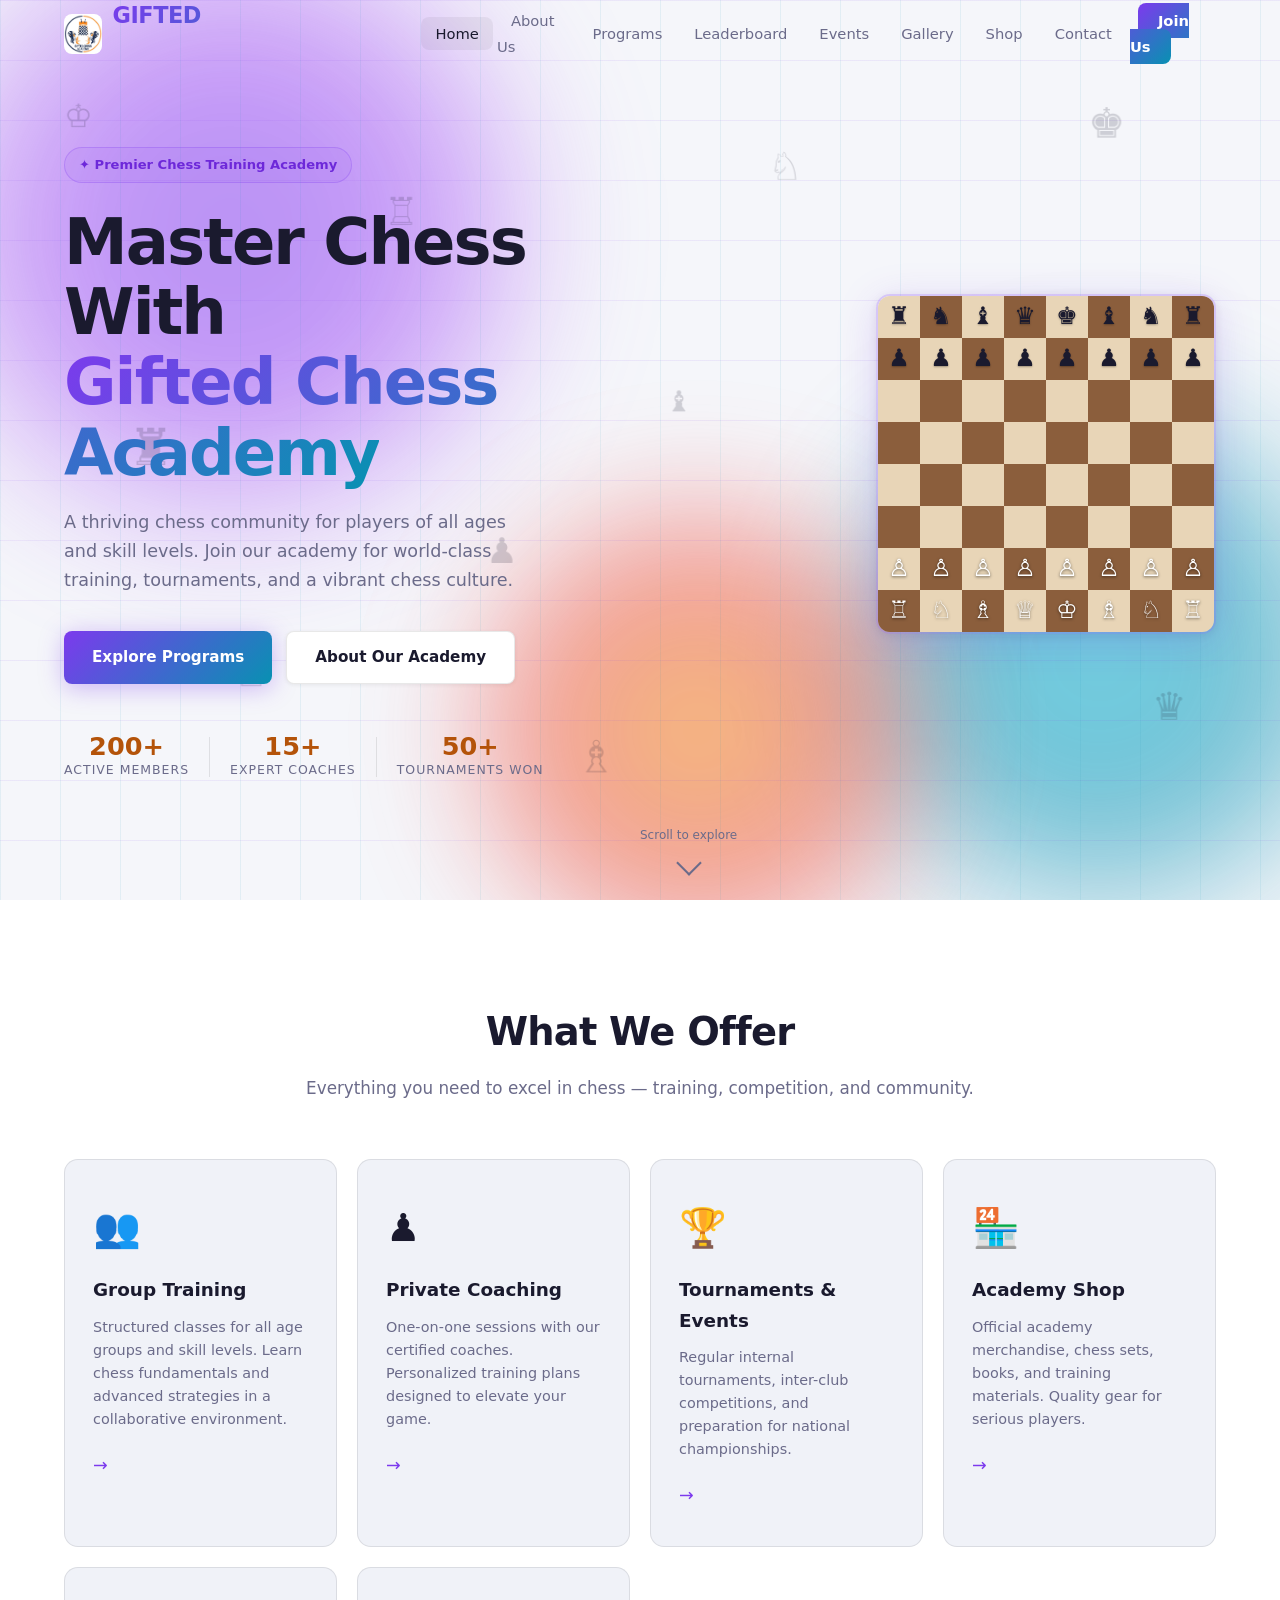
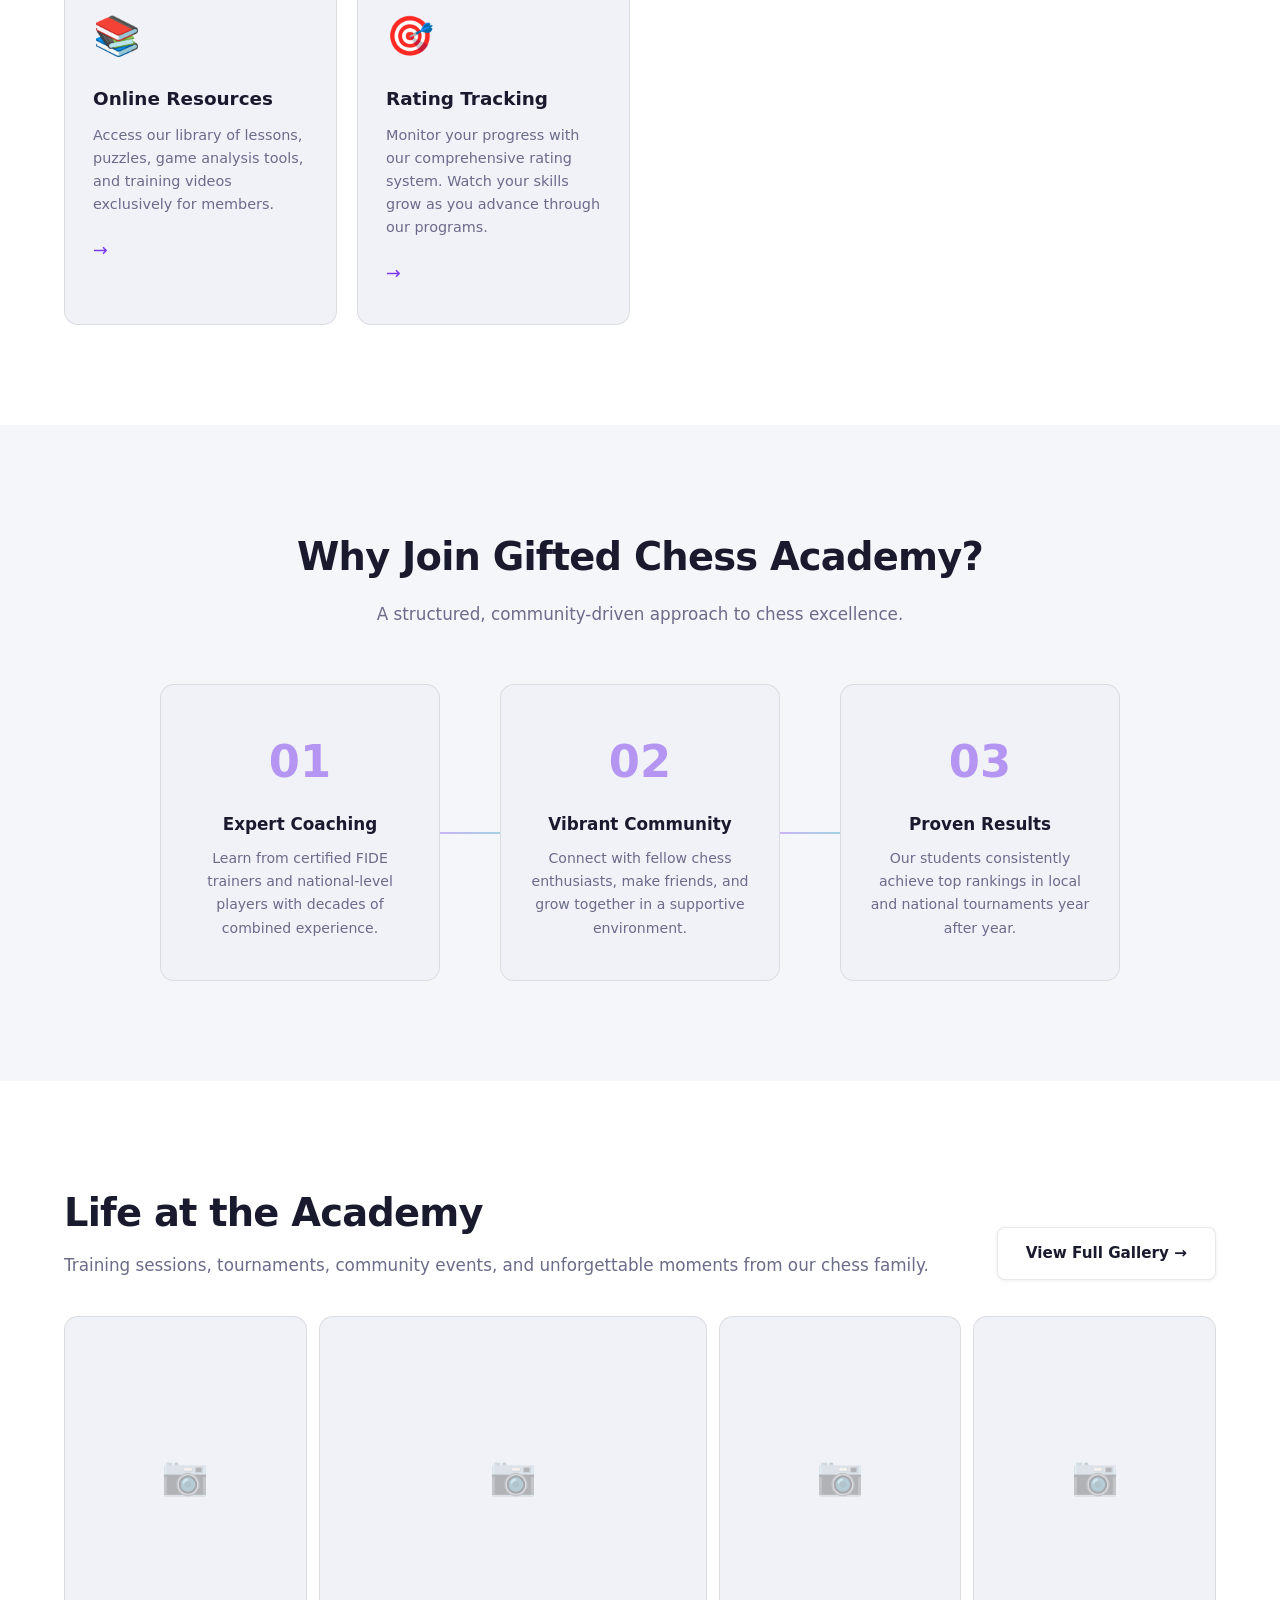
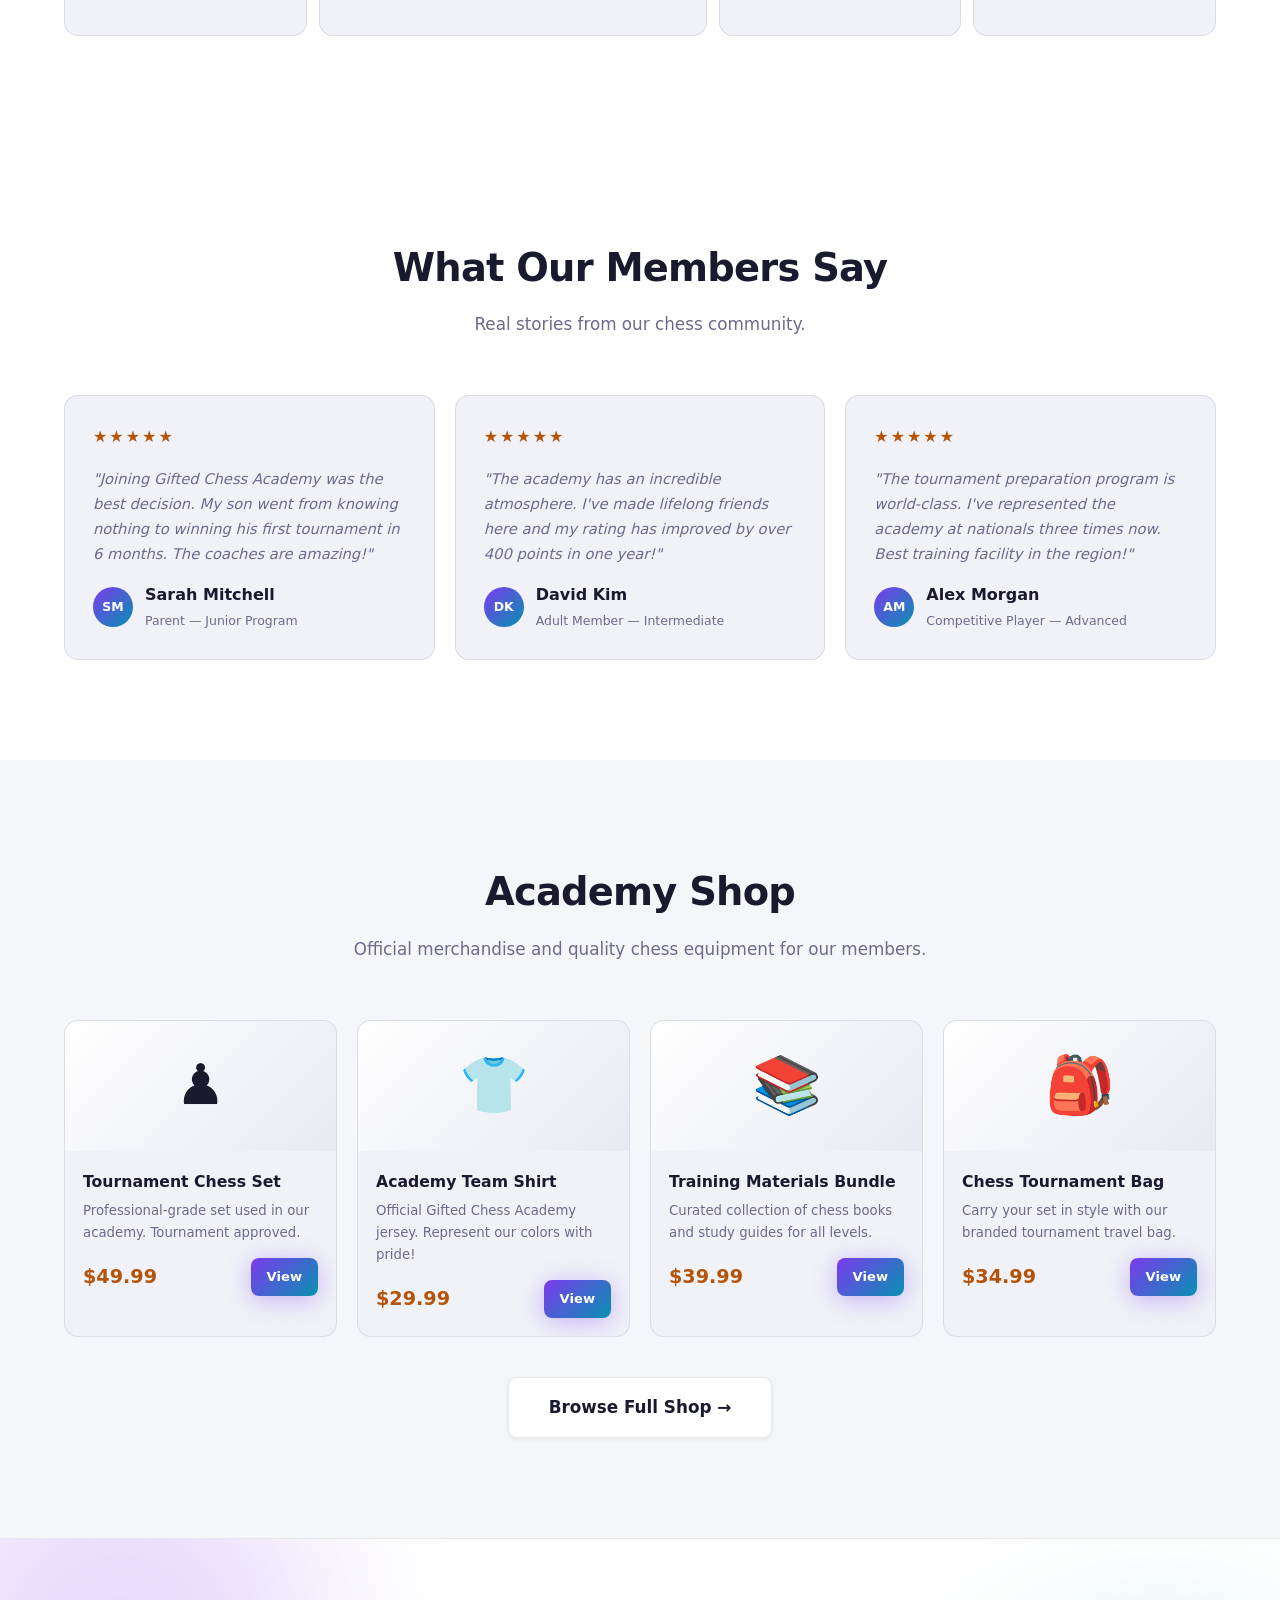
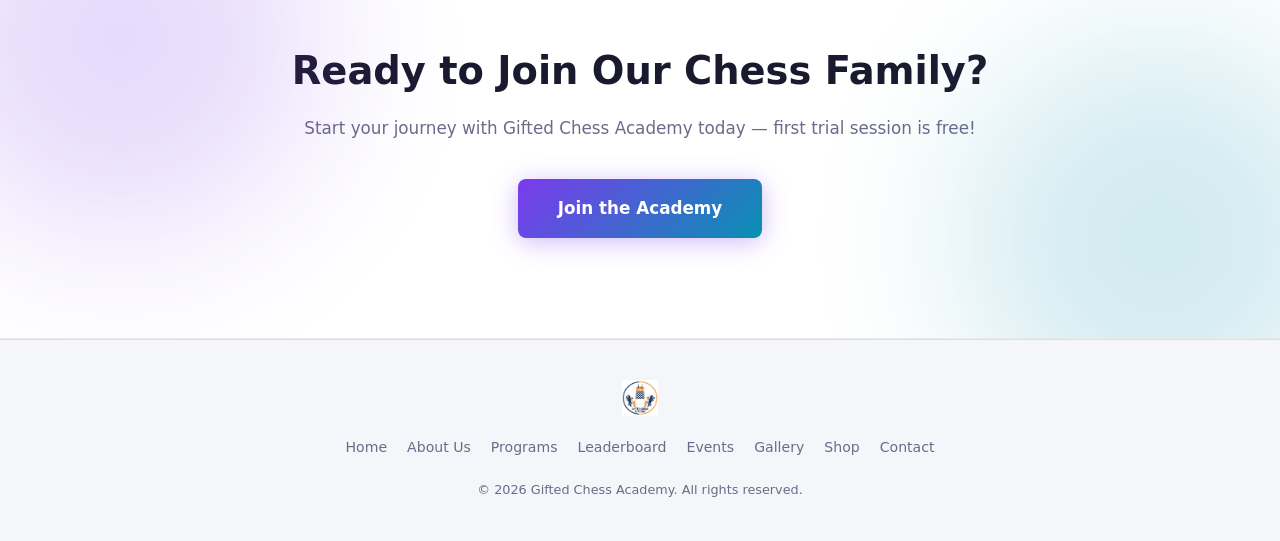
==== commit 63aef8c9: "image updates" ====
--- a/index.html
+++ b/index.html
@@ -3,6 +3,7 @@
 <head>
   <meta charset="UTF-8" />
   <meta name="viewport" content="width=device-width, initial-scale=1.0" />
+  <link rel="icon" href="images/general/logo-01.jpg" />
   <title>Gifted Chess Academy – Premier Chess Club & Training Center</title>
   <link rel="stylesheet" href="styles/main.css" />
   <link rel="stylesheet" href="styles/pages.css" />
@@ -13,7 +14,7 @@
   <nav class="navbar" id="navbar">
     <div class="nav-container">
       <a href="index.html" class="nav-logo">
-        <span class="logo-icon">♛</span>
+        <img src="images/general/logo-01.jpg" alt="Official logo" class="nav-logo-img" />
         <span class="logo-text">GIFTED<span class="logo-thin"> CHESS ACADEMY</span></span>
       </a>
       <button class="nav-toggle" id="navToggle" aria-label="Toggle menu">
@@ -297,9 +298,7 @@
   <footer class="site-footer">
     <div class="footer-container">
       <div class="footer-brand">
-        <span class="logo-icon">♛</span>
-        <span class="logo-text">GIFTED CHESS ACADEMY</span>
-      </div>
+        <img src="images/general/logo-01.jpg" alt="Official logo" class="nav-logo-img" /></div>
       <nav class="footer-nav">
         <a href="index.html">Home</a>
         <a href="pages/about.html">About Us</a>
--- a/styles/main.css
+++ b/styles/main.css
@@ -77,7 +77,12 @@
   font-weight: 700;
   letter-spacing: -0.02em;
 }
-.nav-logo .logo-icon { font-size: 1.8rem; }
+.nav-logo img.nav-logo-img {
+  width: 40px;
+  height: 40px;
+  object-fit: contain;
+  border-radius: 8px;
+}
 .nav-logo .logo-text {
   background: linear-gradient(135deg, var(--accent), var(--accent-2));
   -webkit-background-clip: text;
@@ -461,6 +466,7 @@
 .site-footer { background: var(--bg); border-top: 1px solid var(--border); padding: 40px 24px; }
 .footer-container { max-width: 1200px; margin: 0 auto; display: flex; flex-direction: column; align-items: center; gap: 20px; }
 .footer-brand { display: flex; align-items: center; gap: 10px; font-size: 1.3rem; font-weight: 700; }
+.footer-brand img.nav-logo-img { width: 36px; height: 36px; }
 .footer-nav { display: flex; flex-wrap: wrap; justify-content: center; gap: 6px 20px; }
 .footer-nav a { font-size: 0.88rem; color: var(--muted); transition: color var(--transition); }
 .footer-nav a:hover { color: var(--text); }
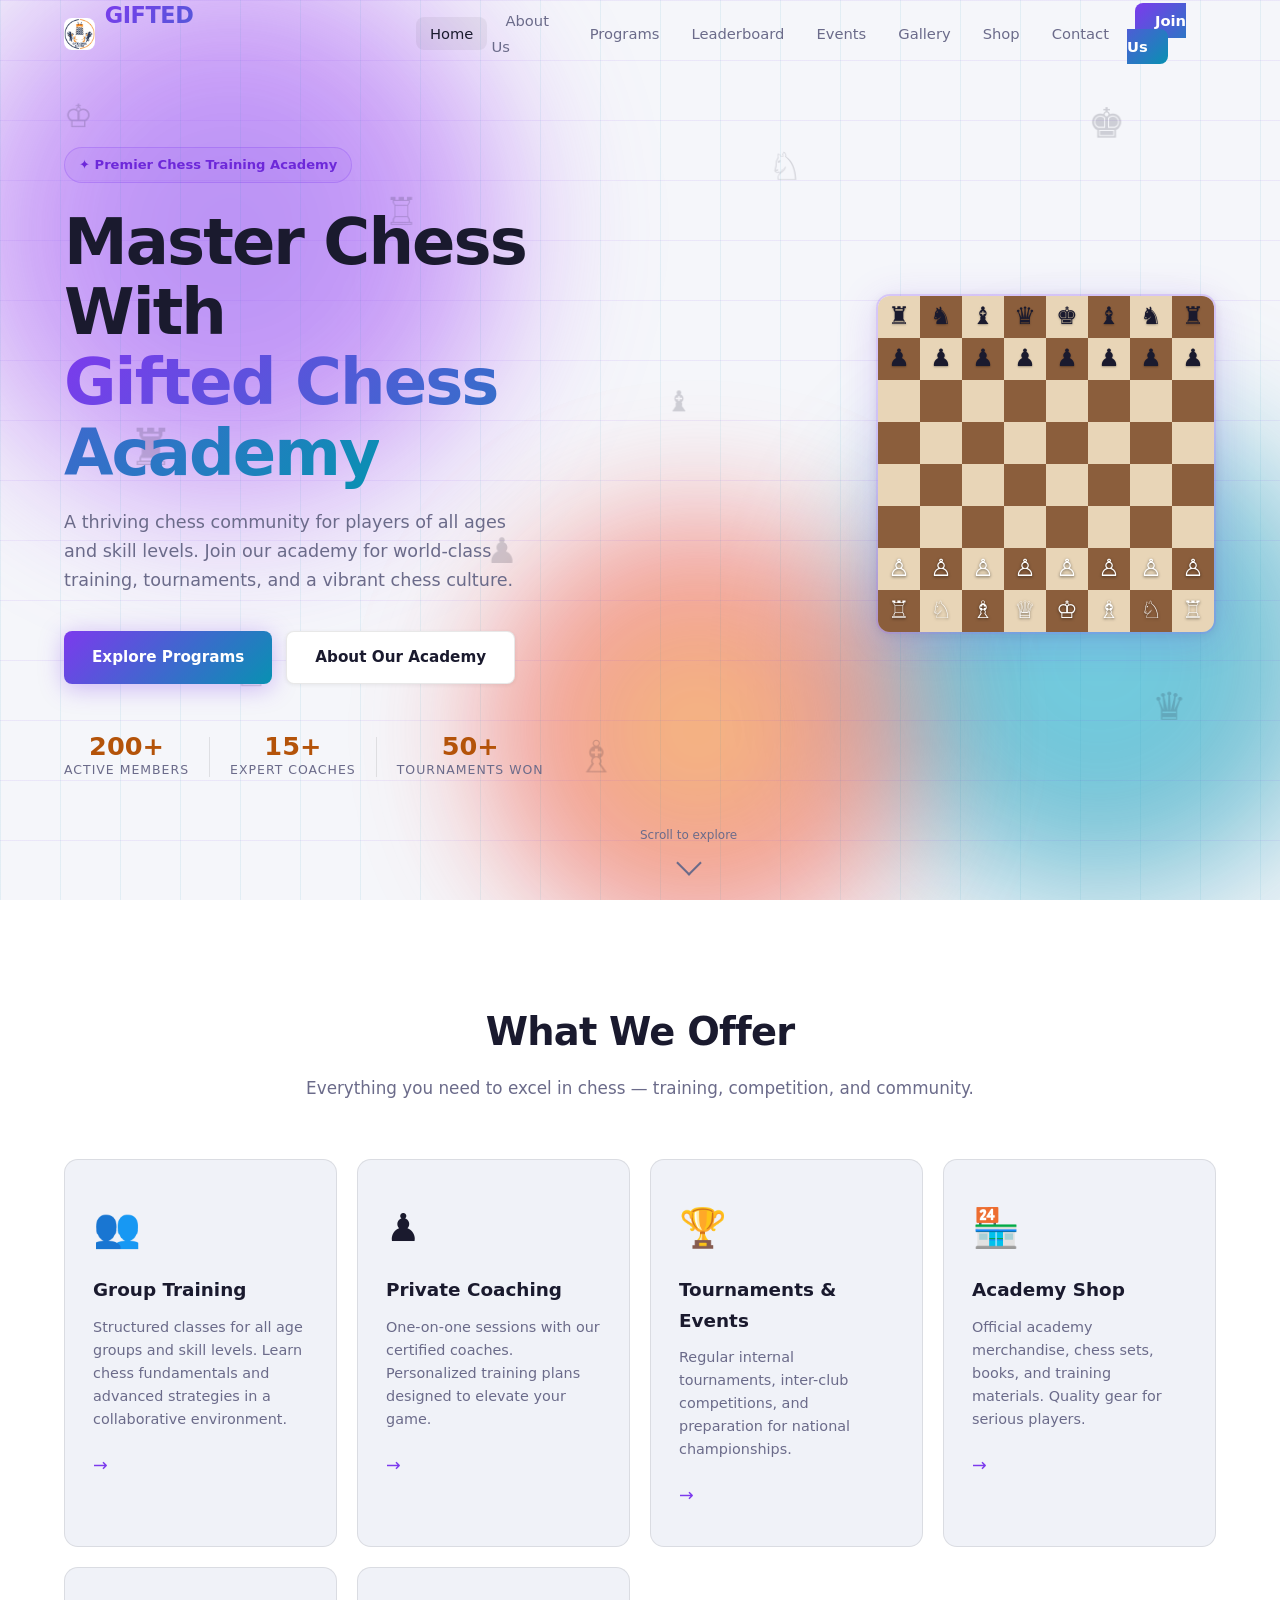
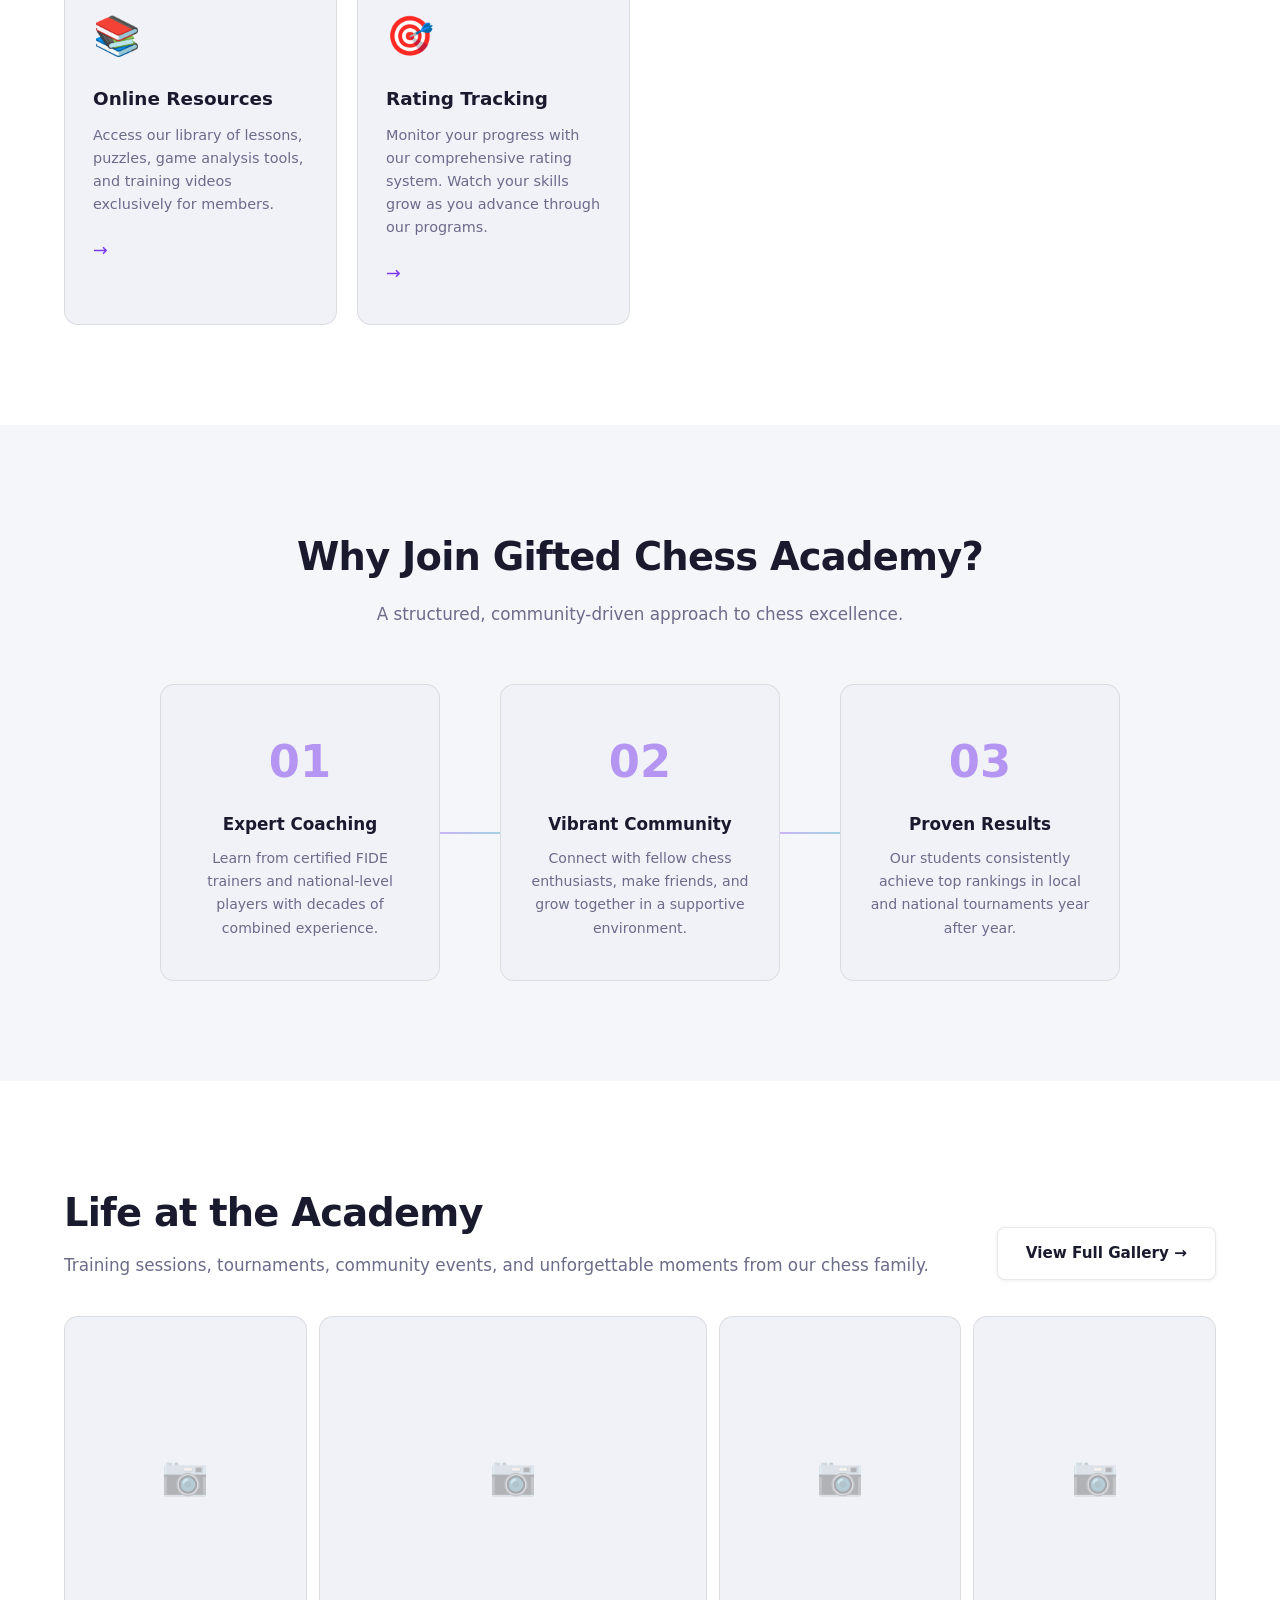
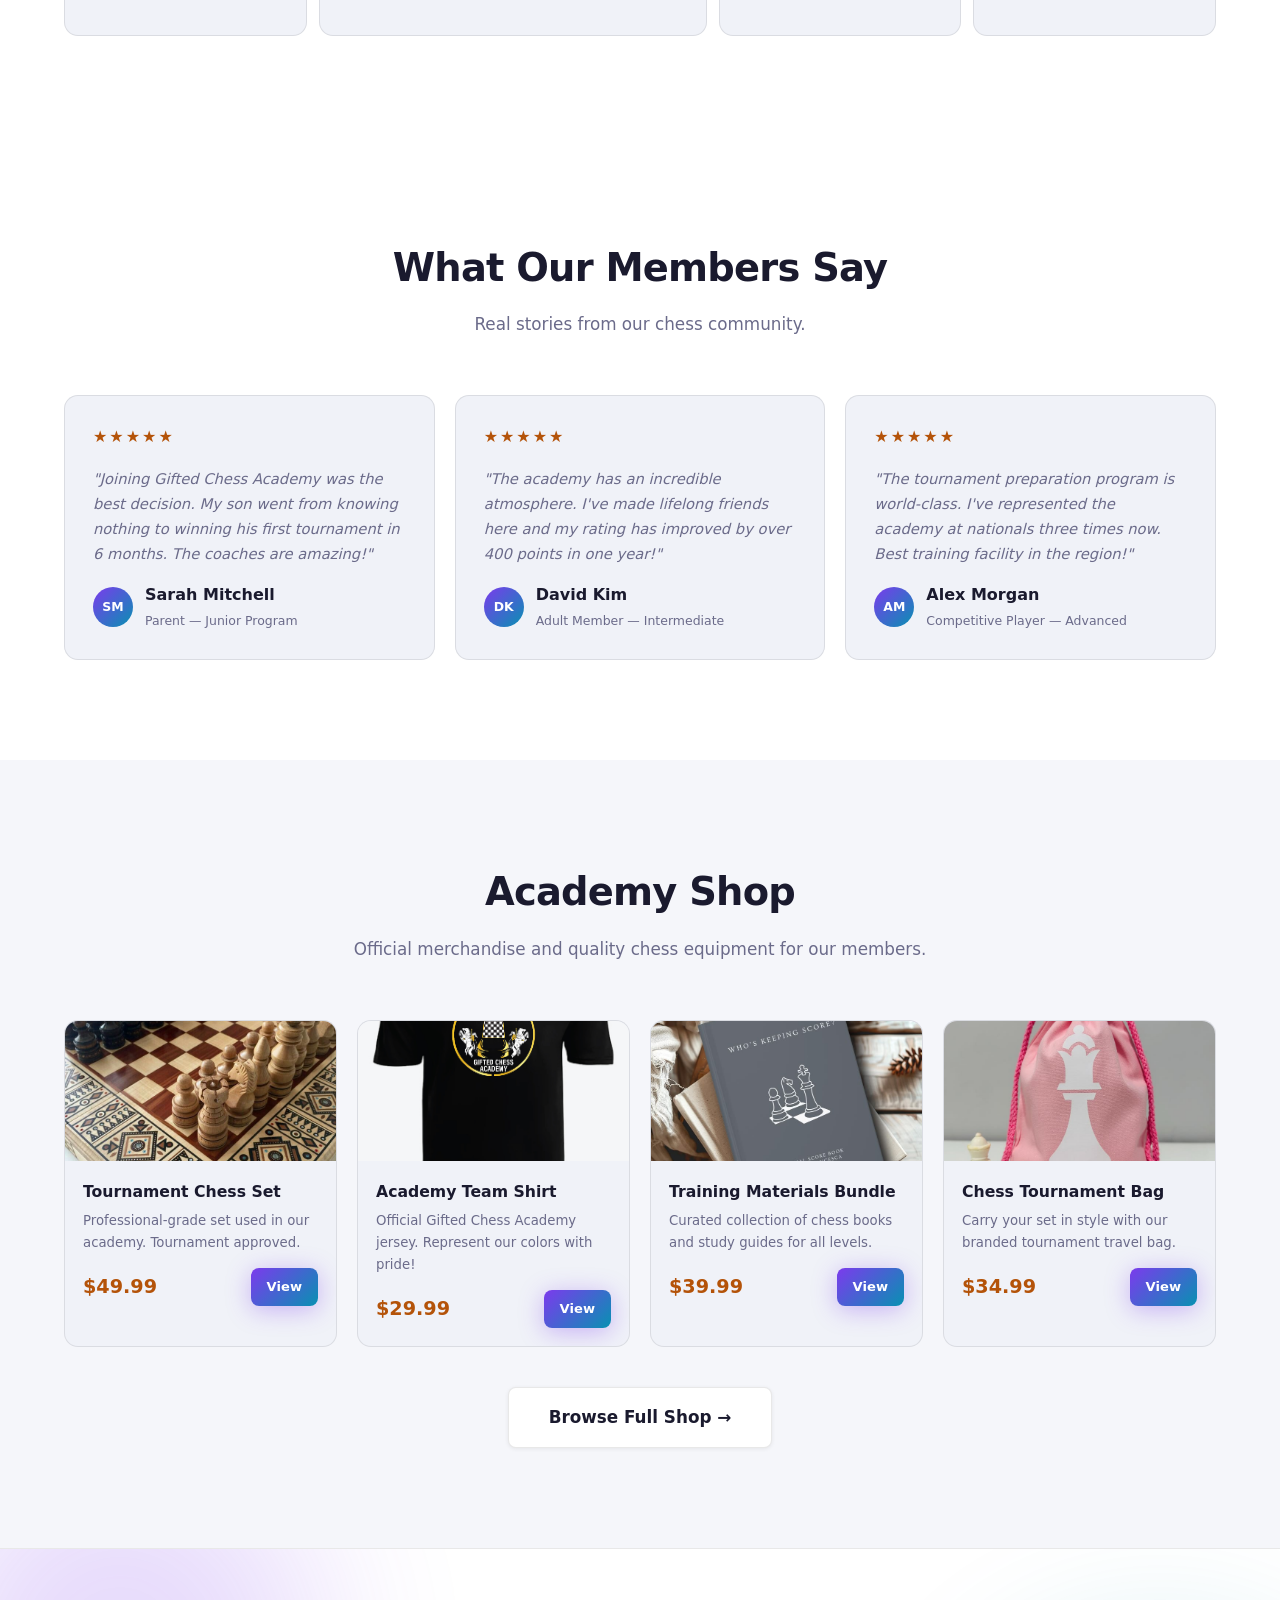
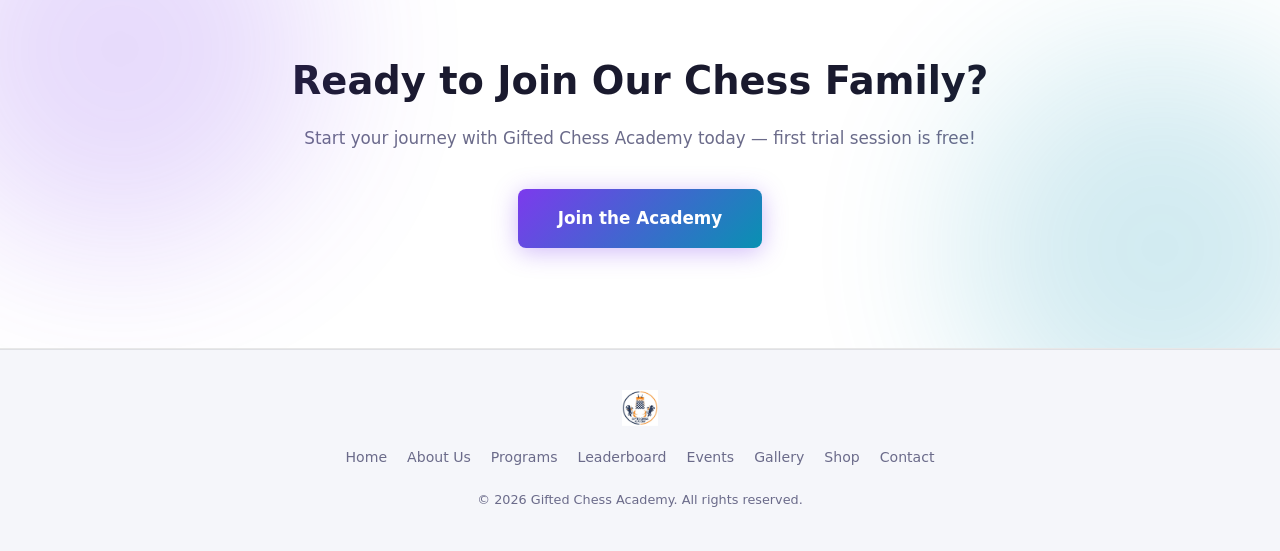
==== commit 4130720a: "HEADER LOGO UPDATE" ====
--- a/index.html
+++ b/index.html
@@ -245,7 +245,9 @@
       <p class="section-sub">Official merchandise and quality chess equipment for our members.</p>
       <div class="shop-grid">
         <div class="shop-card">
-          <div class="shop-thumb">♟</div>
+          <div class="shop-thumb">
+            <img src="images/merch/board.jpg" alt="Tournament Chess Set" />
+          </div>
           <div class="shop-info">
             <h3>Tournament Chess Set</h3>
             <p>Professional-grade set used in our academy. Tournament approved.</p>
@@ -253,7 +255,9 @@
           </div>
         </div>
         <div class="shop-card">
-          <div class="shop-thumb">👕</div>
+          <div class="shop-thumb">
+            <img src="images/merch/tshirt.jpg" alt="Academy Team Shirt" />
+          </div>
           <div class="shop-info">
             <h3>Academy Team Shirt</h3>
             <p>Official Gifted Chess Academy jersey. Represent our colors with pride!</p>
@@ -261,7 +265,9 @@
           </div>
         </div>
         <div class="shop-card">
-          <div class="shop-thumb">📚</div>
+          <div class="shop-thumb">
+            <img src="images/merch/notebook.jpg" alt="Training Materials Bundle" />
+          </div>
           <div class="shop-info">
             <h3>Training Materials Bundle</h3>
             <p>Curated collection of chess books and study guides for all levels.</p>
@@ -269,7 +275,9 @@
           </div>
         </div>
         <div class="shop-card">
-          <div class="shop-thumb">🎒</div>
+          <div class="shop-thumb">
+            <img src="images/merch/bag.jpg" alt="Chess Tournament Bag" />
+          </div>
           <div class="shop-info">
             <h3>Chess Tournament Bag</h3>
             <p>Carry your set in style with our branded tournament travel bag.</p>
--- a/styles/main.css
+++ b/styles/main.css
@@ -78,8 +78,8 @@
   letter-spacing: -0.02em;
 }
 .nav-logo img.nav-logo-img {
-  width: 40px;
-  height: 40px;
+  width: 32px;
+  height: 32px;
   object-fit: contain;
   border-radius: 8px;
 }
--- a/styles/pages.css
+++ b/styles/pages.css
@@ -121,10 +121,15 @@
 }
 .shop-card:hover { transform: translateY(-5px); border-color: rgba(124,58,237,0.4); }
 .shop-thumb {
-  height: 130px;
+  height: 140px;
   background: linear-gradient(135deg, var(--surface), #e8eaf2);
   display: flex; align-items: center; justify-content: center;
-  font-size: 3.5rem;
+  overflow: hidden;
+}
+.shop-thumb img {
+  width: 100%;
+  height: 100%;
+  object-fit: cover;
 }
 .shop-info { padding: 18px; }
 .shop-info h3 { font-size: 0.98rem; font-weight: 700; margin-bottom: 6px; }
